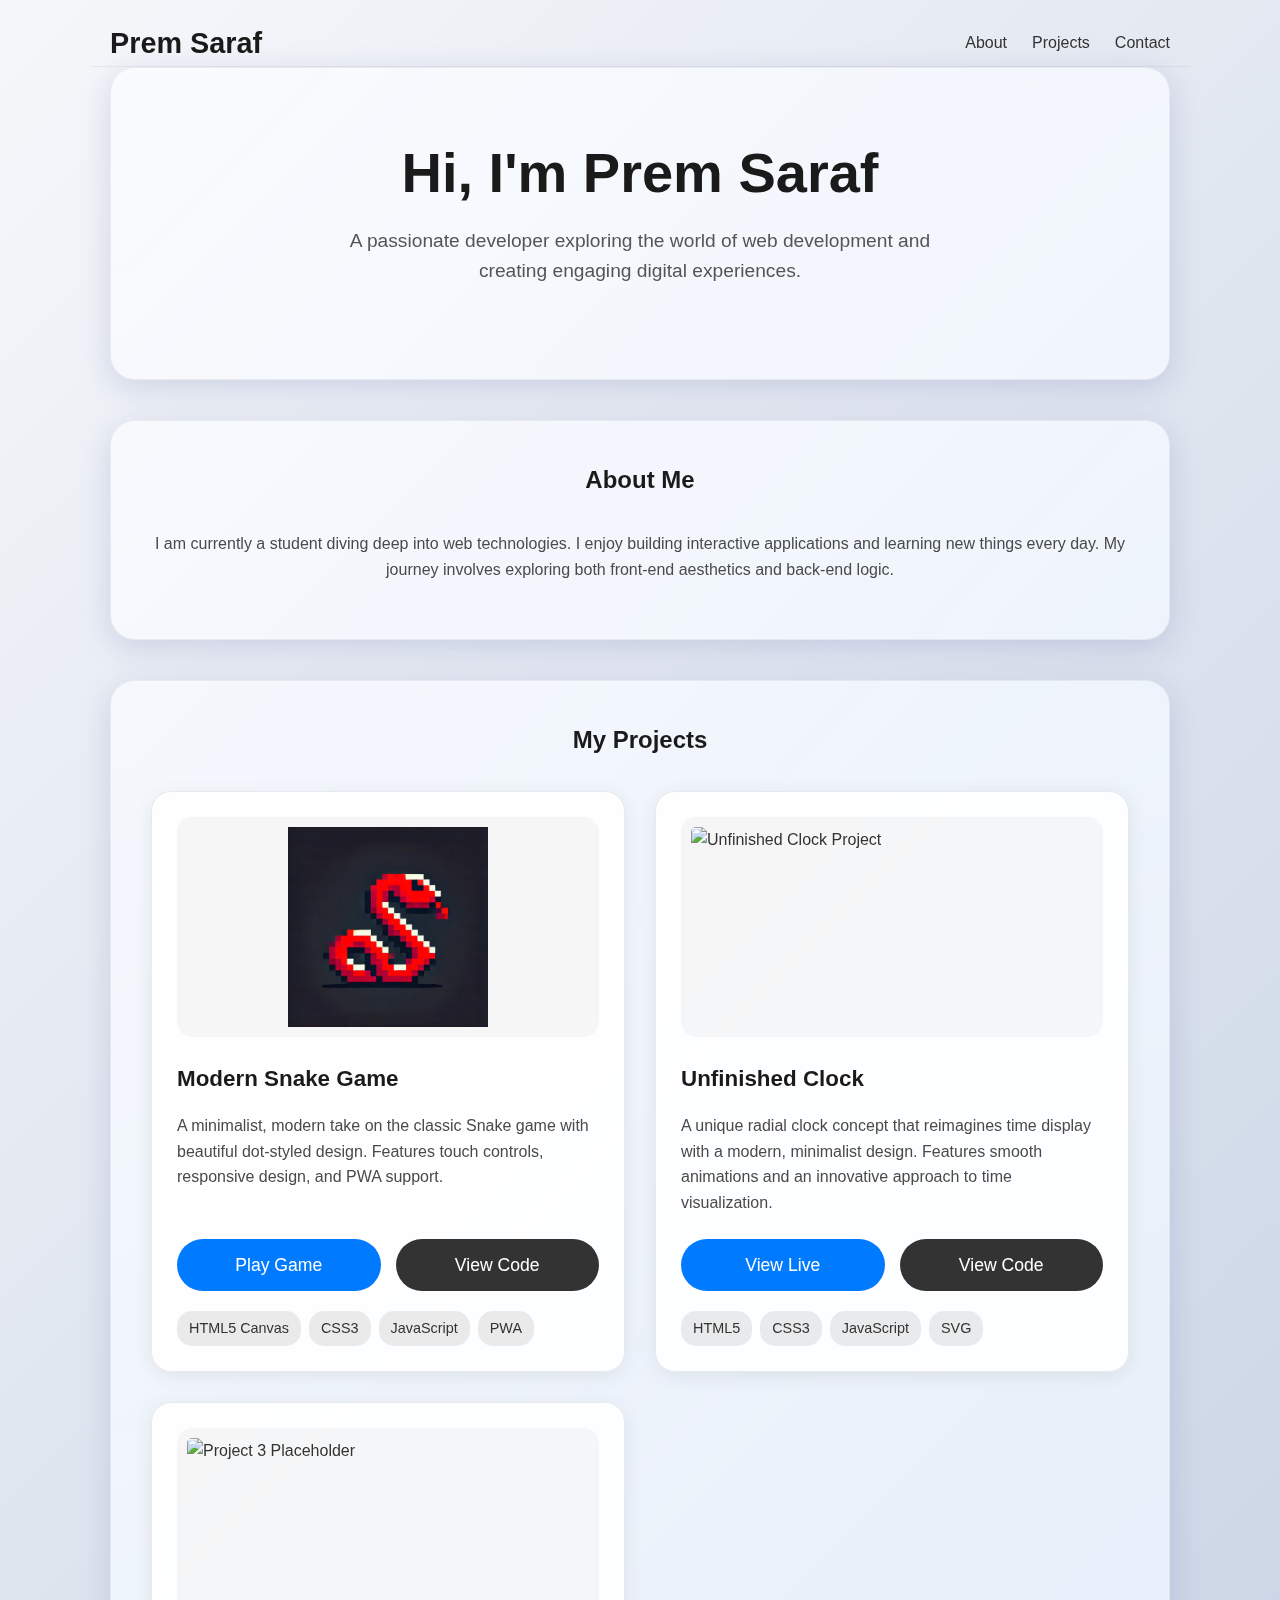
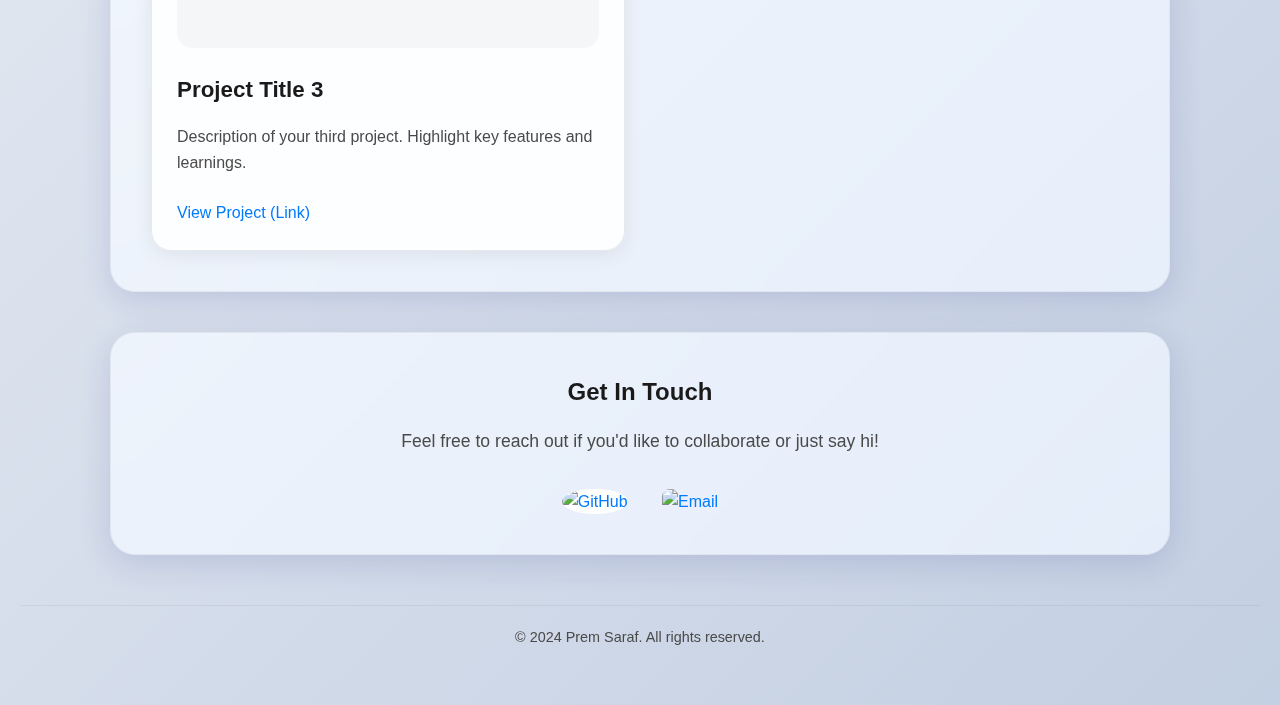
==== index.html @ aa8b44a5 "Fixed project image aspect ratio and display" ====
<!DOCTYPE html>
<html lang="en">
<head>
    <meta charset="UTF-8">
    <meta name="viewport" content="width=device-width, initial-scale=1.0">
    <title>Prem Saraf - Portfolio</title>
    <style>
        /* Reset and Base Styles */
        * {
            margin: 0;
            padding: 0;
            box-sizing: border-box;
        }

        html {
            scroll-behavior: smooth;
        }

        body {
            font-family: -apple-system, BlinkMacSystemFont, "Segoe UI", Roboto, Helvetica, Arial, sans-serif, "Apple Color Emoji", "Segoe UI Emoji", "Segoe UI Symbol";
            background: linear-gradient(135deg, #f5f7fa 0%, #c3cfe2 100%);
            color: #333;
            line-height: 1.6;
            padding: 20px;
            overflow-x: hidden; /* Prevent horizontal scroll */
        }

        .container {
            max-width: 1100px;
            margin: 0 auto;
            padding: 0 20px;
        }

        h1, h2, h3 {
            margin-bottom: 1rem;
            color: #1a1a1a;
            font-weight: 600;
        }

        p {
            margin-bottom: 1rem;
            color: #4a4a4a;
        }

        a {
            color: #007aff; /* Apple blue */
            text-decoration: none;
            transition: color 0.3s ease;
        }

        a:hover {
            color: #0056b3;
        }

        img {
            max-width: 100%;
            height: auto;
            border-radius: 15px; /* Rounded images */
        }

        /* Glassmorphism Section Style */
        .glass-section {
            background: rgba(255, 255, 255, 0.6); /* Semi-transparent white */
            backdrop-filter: blur(15px) saturate(180%);
            -webkit-backdrop-filter: blur(15px) saturate(180%); /* Safari support */
            border-radius: 25px; /* Increased rounding */
            border: 1px solid rgba(209, 213, 219, 0.4); /* Subtle border */
            padding: clamp(20px, 5vw, 40px); /* Responsive padding */
            margin-bottom: 40px;
            box-shadow: 0 8px 32px 0 rgba(31, 38, 135, 0.15); /* Soft shadow */
            transition: transform 0.3s ease, box-shadow 0.3s ease;
        }

        .glass-section:hover {
             /* Optional: subtle lift effect */
             /* transform: translateY(-5px); */
             /* box-shadow: 0 12px 40px 0 rgba(31, 38, 135, 0.2); */
        }

        /* Header/Nav */
        header {
            /* Keeping header simple, maybe add glass effect later if desired */
            padding: 20px 0;
            margin-bottom: 40px;
            border-bottom: 1px solid rgba(0, 0, 0, 0.05);
        }

        nav {
            display: flex;
            justify-content: space-between;
            align-items: center;
        }

        .logo {
            font-size: 1.8rem;
            font-weight: 700;
            color: #1a1a1a;
        }

        nav ul {
            list-style: none;
            display: flex;
        }

        nav ul li {
            margin-left: 25px;
        }

        nav ul li a {
            font-weight: 500;
            transition: color 0.3s ease;
             color: #333;
        }
         nav ul li a:hover {
            color: #007aff;
        }


        /* Hero Section */
        .hero {
            text-align: center;
            padding: 60px 20px; /* More padding */
        }

        .hero h1 {
            font-size: clamp(2.5rem, 6vw, 3.5rem); /* Responsive font size */
            margin-bottom: 0.5rem;
             font-weight: 700;
        }

        .hero p {
            font-size: clamp(1rem, 3vw, 1.2rem);
            color: #555;
            max-width: 600px;
            margin: 0 auto 2rem auto;
        }

        /* About Section */
        .about {
             text-align: center;
        }

         .about h2 {
             margin-bottom: 2rem;
         }

        /* Projects Section */
        .projects h2 {
            text-align: center;
            margin-bottom: 2rem;
        }

        .project-grid {
            display: grid;
            grid-template-columns: repeat(auto-fit, minmax(340px, 1fr));
            gap: 30px;
        }

        .project-card {
            background: rgba(255, 255, 255, 0.7);
            backdrop-filter: blur(10px) saturate(150%);
            -webkit-backdrop-filter: blur(10px) saturate(150%);
            border-radius: 20px;
            border: 1px solid rgba(209, 213, 219, 0.5);
            padding: 25px;
            box-shadow: 0 4px 20px rgba(0, 0, 0, 0.08);
            transition: transform 0.3s ease, box-shadow 0.3s ease;
            display: flex;
            flex-direction: column;
        }

        .project-card:hover {
            transform: translateY(-8px);
            box-shadow: 0 10px 30px rgba(0, 0, 0, 0.12);
        }

        .project-card img {
            width: 100%;
            height: 220px;
            object-fit: contain;
            border-radius: 15px;
            margin-bottom: 1.5rem;
            transition: transform 0.3s ease;
            background-color: rgba(0, 0, 0, 0.03);
            padding: 10px;
        }

        .project-card:hover img {
            transform: scale(1.02);
        }

        .project-card h3 {
            margin-bottom: 1rem;
            font-size: 1.4rem;
            color: #1a1a1a;
        }

        .project-card p {
            font-size: 1rem;
            margin-bottom: 1.5rem;
            color: #4a4a4a;
            flex-grow: 1;
        }

        .project-links {
            display: flex;
            gap: 15px;
            margin-bottom: 20px;
            width: 100%;
        }

        .project-links .btn {
            flex: 1;
            text-align: center;
            white-space: nowrap;
            min-width: 140px;
            padding: 12px 25px;
            font-size: 1.1rem;
            display: flex;
            align-items: center;
            justify-content: center;
            border-radius: 30px;
            margin: 0;
            background-color: #007aff;
            color: white;
            transition: all 0.3s ease;
        }

        .project-links .btn:hover {
            transform: translateY(-2px);
            box-shadow: 0 5px 15px rgba(0, 0, 0, 0.1);
        }

        .project-links .btn:last-child {
            background-color: #333;
        }

        .tech-stack {
            display: flex;
            flex-wrap: wrap;
            gap: 8px;
        }

        .tech-stack span {
            background: rgba(0, 0, 0, 0.08);
            padding: 6px 12px;
            border-radius: 15px;
            font-size: 0.9rem;
            color: #333;
            font-weight: 500;
        }

        @media (max-width: 768px) {
            .project-grid {
                grid-template-columns: 1fr;
                gap: 25px;
            }

            .project-card {
                padding: 20px;
            }

            .project-card img {
                height: 200px;
                margin-bottom: 1.2rem;
                padding: 8px;
            }

            .project-links .btn {
                min-width: 120px;
                padding: 10px 20px;
                font-size: 1rem;
                border-radius: 25px;
            }
            
            .project-links {
                gap: 10px;
                margin-bottom: 15px;
            }

            .tech-stack span {
                padding: 5px 10px;
                font-size: 0.85rem;
            }
        }

        @media (min-width: 769px) and (max-width: 1100px) {
            .project-grid {
                grid-template-columns: repeat(auto-fit, minmax(300px, 1fr));
            }
        }

        /* Contact Section */
        .contact {
            text-align: center;
        }

        .contact h2 {
            margin-bottom: 1rem;
        }
        
        .contact p {
            margin-bottom: 2rem;
            font-size: 1.1rem;
        }

        .social-links a {
            margin: 0 15px;
            display: inline-block;
            transition: transform 0.3s ease;
        }

        .social-links a:hover {
            transform: scale(1.15);
        }

        .social-links img {
            width: 32px;
            height: 32px;
            vertical-align: middle;
            border-radius: 8px;
        }

        /* Footer */
        footer {
            text-align: center;
            margin-top: 50px;
            padding: 20px 0;
            border-top: 1px solid rgba(0, 0, 0, 0.05);
            font-size: 0.9rem;
            color: #666;
        }

        /* Responsive Adjustments */
        @media (max-width: 768px) {
            nav {
                flex-direction: column;
                align-items: flex-start;
            }
            
            nav ul {
                margin-top: 15px;
                padding-left: 0;
            }
            
            nav ul li {
                margin-left: 0;
                margin-right: 15px;
            }
            
            .hero {
                padding: 40px 15px;
            }
            
            .glass-section {
                padding: 25px;
                border-radius: 20px;
            }
            
            .project-card {
                padding: 20px;
                border-radius: 15px;
            }
        }

    </style>
</head>
<body>
    <header class="container">
        <nav>
            <div class="logo">Prem Saraf</div>
            <ul>
                <li><a href="#about">About</a></li>
                <li><a href="#projects">Projects</a></li>
                <li><a href="#contact">Contact</a></li>
            </ul>
        </nav>
    </header>

    <main class="container">
        <!-- Hero Section -->
        <section id="hero" class="hero glass-section">
            <h1>Hi, I'm Prem Saraf</h1>
            <p>A passionate developer exploring the world of web development and creating engaging digital experiences.</p>
            <!-- <a href="#projects" class="btn project-card-btn">View My Work</a> --> <!-- Button Removed -->
        </section>

        <!-- About Section -->
        <section id="about" class="about glass-section">
            <h2>About Me</h2>
            <p>I am currently a student diving deep into web technologies. I enjoy building interactive applications and learning new things every day. My journey involves exploring both front-end aesthetics and back-end logic.</p>
            <!-- Add more about yourself here if you like -->
        </section>

        <!-- Projects Section -->
        <section id="projects" class="projects glass-section">
            <h2>My Projects</h2>
            <div class="project-grid">
                <div class="project-card">
                    <img src="snake-pixel-art.png" alt="Modern Snake Game">
                    <h3>Modern Snake Game</h3>
                    <p>A minimalist, modern take on the classic Snake game with beautiful dot-styled design. Features touch controls, responsive design, and PWA support.</p>
                    <div class="project-links">
                        <a href="https://developerx-debug.github.io/snake-game" target="_blank" class="btn">Play Game</a>
                        <a href="https://github.com/DeveloperX-debug/snake-game" target="_blank" class="btn">View Code</a>
                    </div>
                    <div class="tech-stack">
                        <span>HTML5 Canvas</span>
                        <span>CSS3</span>
                        <span>JavaScript</span>
                        <span>PWA</span>
                    </div>
                </div>
                <div class="project-card">
                    <img src="unfinished-clock.png" alt="Unfinished Clock Project">
                    <h3>Unfinished Clock</h3>
                    <p>A unique radial clock concept that reimagines time display with a modern, minimalist design. Features smooth animations and an innovative approach to time visualization.</p>
                    <div class="project-links">
                        <a href="https://developerx-debug.github.io/Unfinished-Clock/" target="_blank" class="btn">View Live</a>
                        <a href="https://github.com/DeveloperX-debug/Unfinished-Clock" target="_blank" class="btn">View Code</a>
                    </div>
                    <div class="tech-stack">
                        <span>HTML5</span>
                        <span>CSS3</span>
                        <span>JavaScript</span>
                        <span>SVG</span>
                    </div>
                </div>
                <div class="project-card">
                     <img src="placeholder-project.png" alt="Project 3 Placeholder"> <!-- Placeholder -->
                    <h3>Project Title 3</h3>
                    <p>Description of your third project. Highlight key features and learnings.</p>
                    <a href="#" class="btn">View Project (Link)</a> <!-- Update link -->
                </div>
                </div>
        </section>

        <!-- Contact Section -->
        <section id="contact" class="contact glass-section">
            <h2>Get In Touch</h2>
            <p>Feel free to reach out if you'd like to collaborate or just say hi!</p>
            <div class="social-links">
                <a href="https://github.com/DeveloperX-debug" target="_blank" rel="noopener noreferrer">
                    <img src="https://github.githubassets.com/images/modules/logos_page/GitHub-Mark.png" alt="GitHub" style="background-color: white; border-radius: 50%;"> <!-- Added white bg for visibility -->
                </a>
                <!-- LinkedIn Link Removed -->
                <!-- <a href="https://linkedin.com/in/your-linkedin-profile" target="_blank" rel="noopener noreferrer"> --> <!-- Update Link -->
                <!--    <img src="https://content.linkedin.com/content/dam/me/business/en-us/amp/brand-site/v2/bg/LI-In-Bug.png" alt="LinkedIn"> -->
                <!-- </a> -->
                <a href="mailto:your-email@example.com"> <!-- Update Email -->
                     <img src="https://upload.wikimedia.org/wikipedia/commons/thumb/7/7e/Gmail_icon_%282020%29.svg/1200px-Gmail_icon_%282020%29.svg.png" alt="Email">
                 </a>
                </div>
        </section>
    </main>

    <footer>
        <p>&copy; 2024 Prem Saraf. All rights reserved.</p>
    </footer>
</body>
</html>
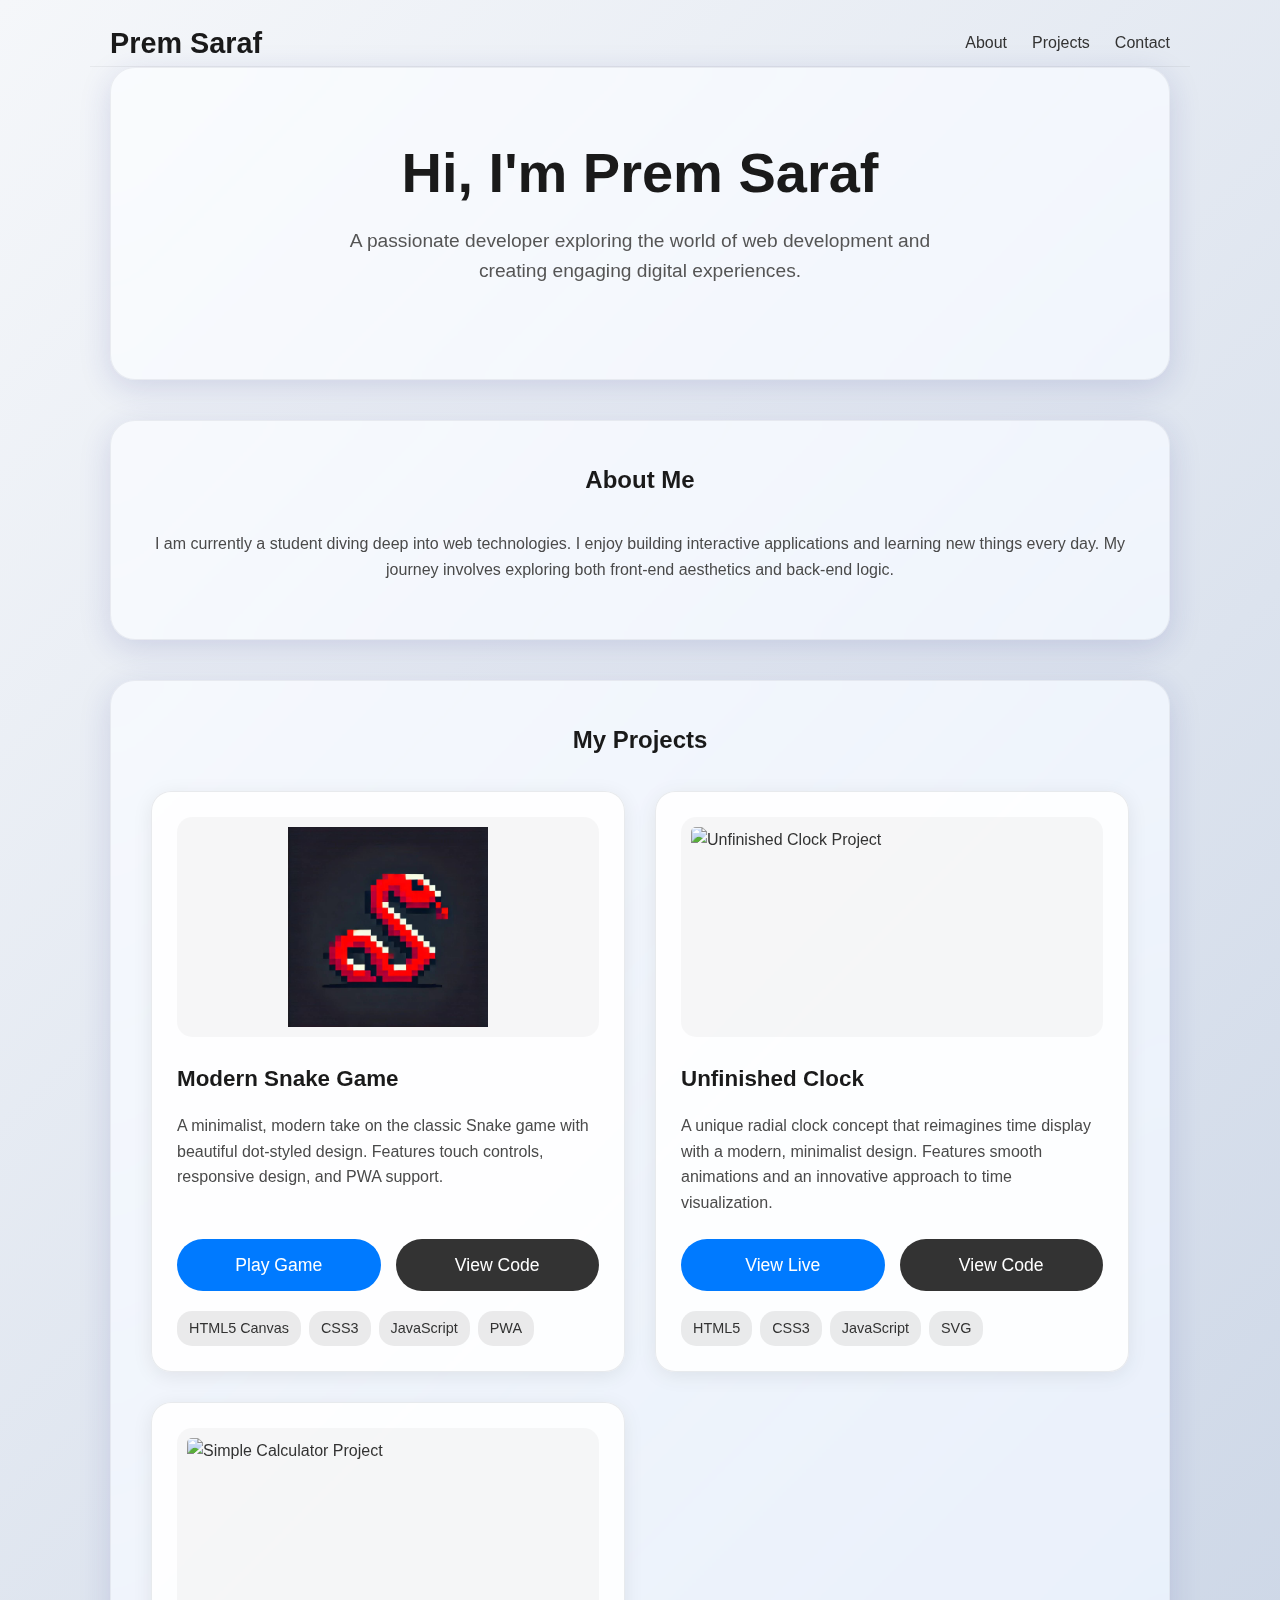
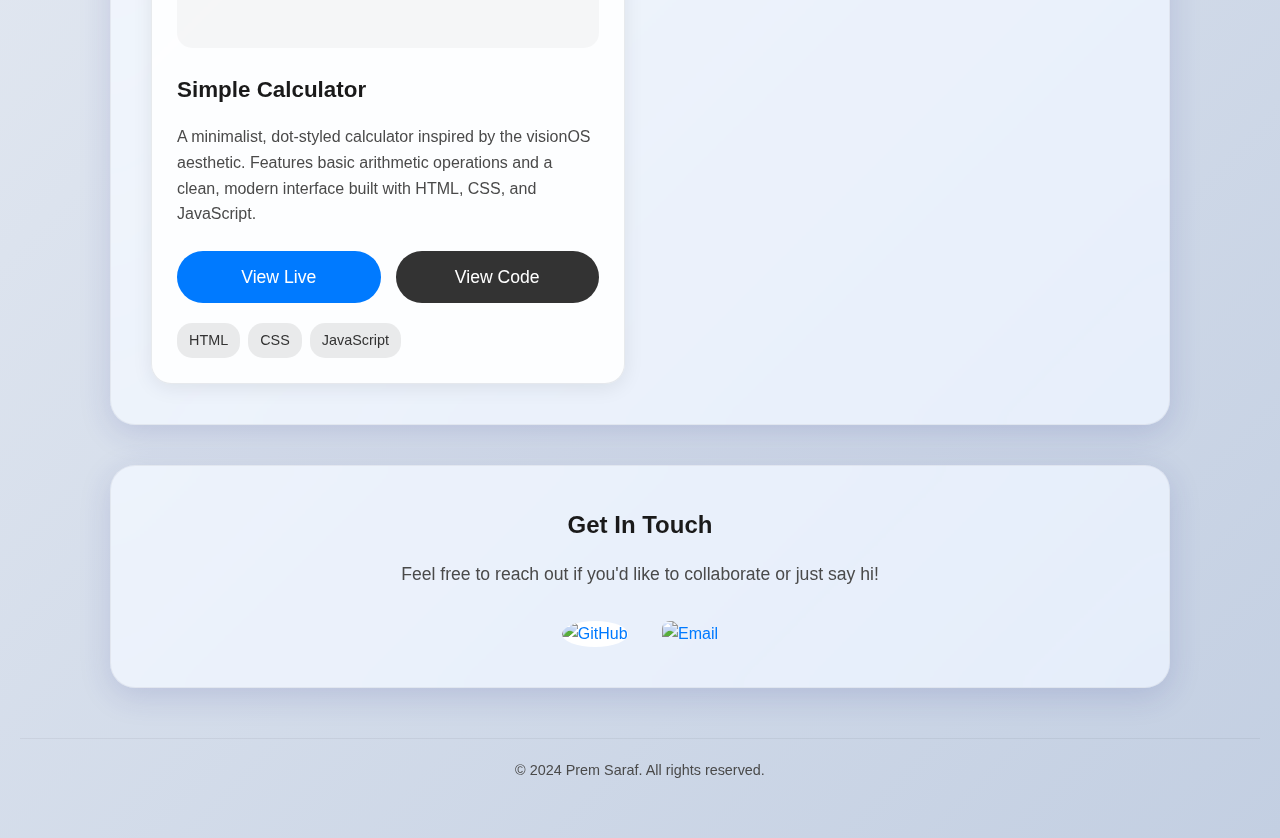
==== commit 72a142ad: "feat: Add simple calculator project to portfolio" ====
--- a/index.html
+++ b/index.html
@@ -427,12 +427,20 @@
                     </div>
                 </div>
                 <div class="project-card">
-                     <img src="placeholder-project.png" alt="Project 3 Placeholder"> <!-- Placeholder -->
-                    <h3>Project Title 3</h3>
-                    <p>Description of your third project. Highlight key features and learnings.</p>
-                    <a href="#" class="btn">View Project (Link)</a> <!-- Update link -->
+                     <img src="calculator-icon.png" alt="Simple Calculator Project">
+                    <h3>Simple Calculator</h3>
+                    <p>A minimalist, dot-styled calculator inspired by the visionOS aesthetic. Features basic arithmetic operations and a clean, modern interface built with HTML, CSS, and JavaScript.</p>
+                     <div class="project-links">
+                        <a href="https://developerx-debug.github.io/simple-calculator/" target="_blank" class="btn">View Live</a>
+                        <a href="https://github.com/DeveloperX-debug/simple-calculator" target="_blank" class="btn">View Code</a>
+                    </div>
+                     <div class="tech-stack">
+                        <span>HTML</span>
+                        <span>CSS</span>
+                        <span>JavaScript</span>
+                    </div>
                 </div>
-                </div>
+            </div>
         </section>
 
         <!-- Contact Section -->
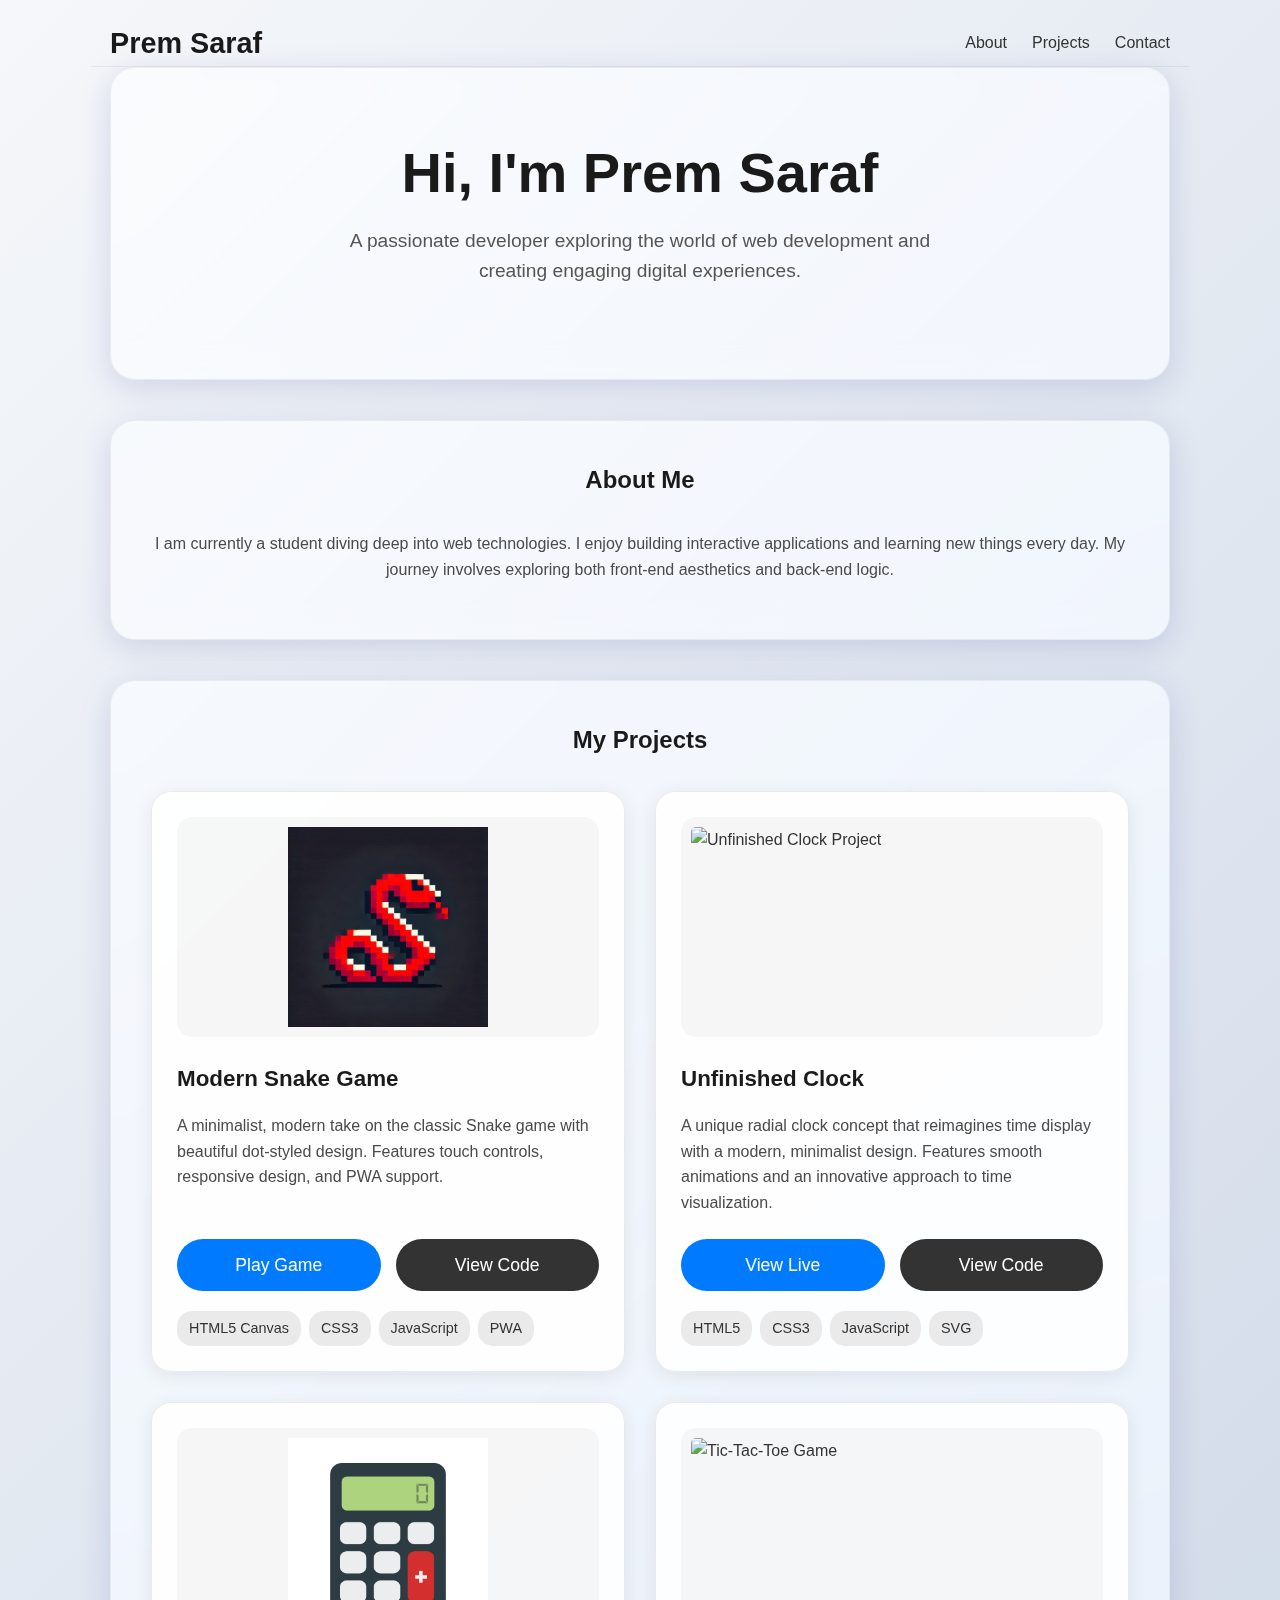
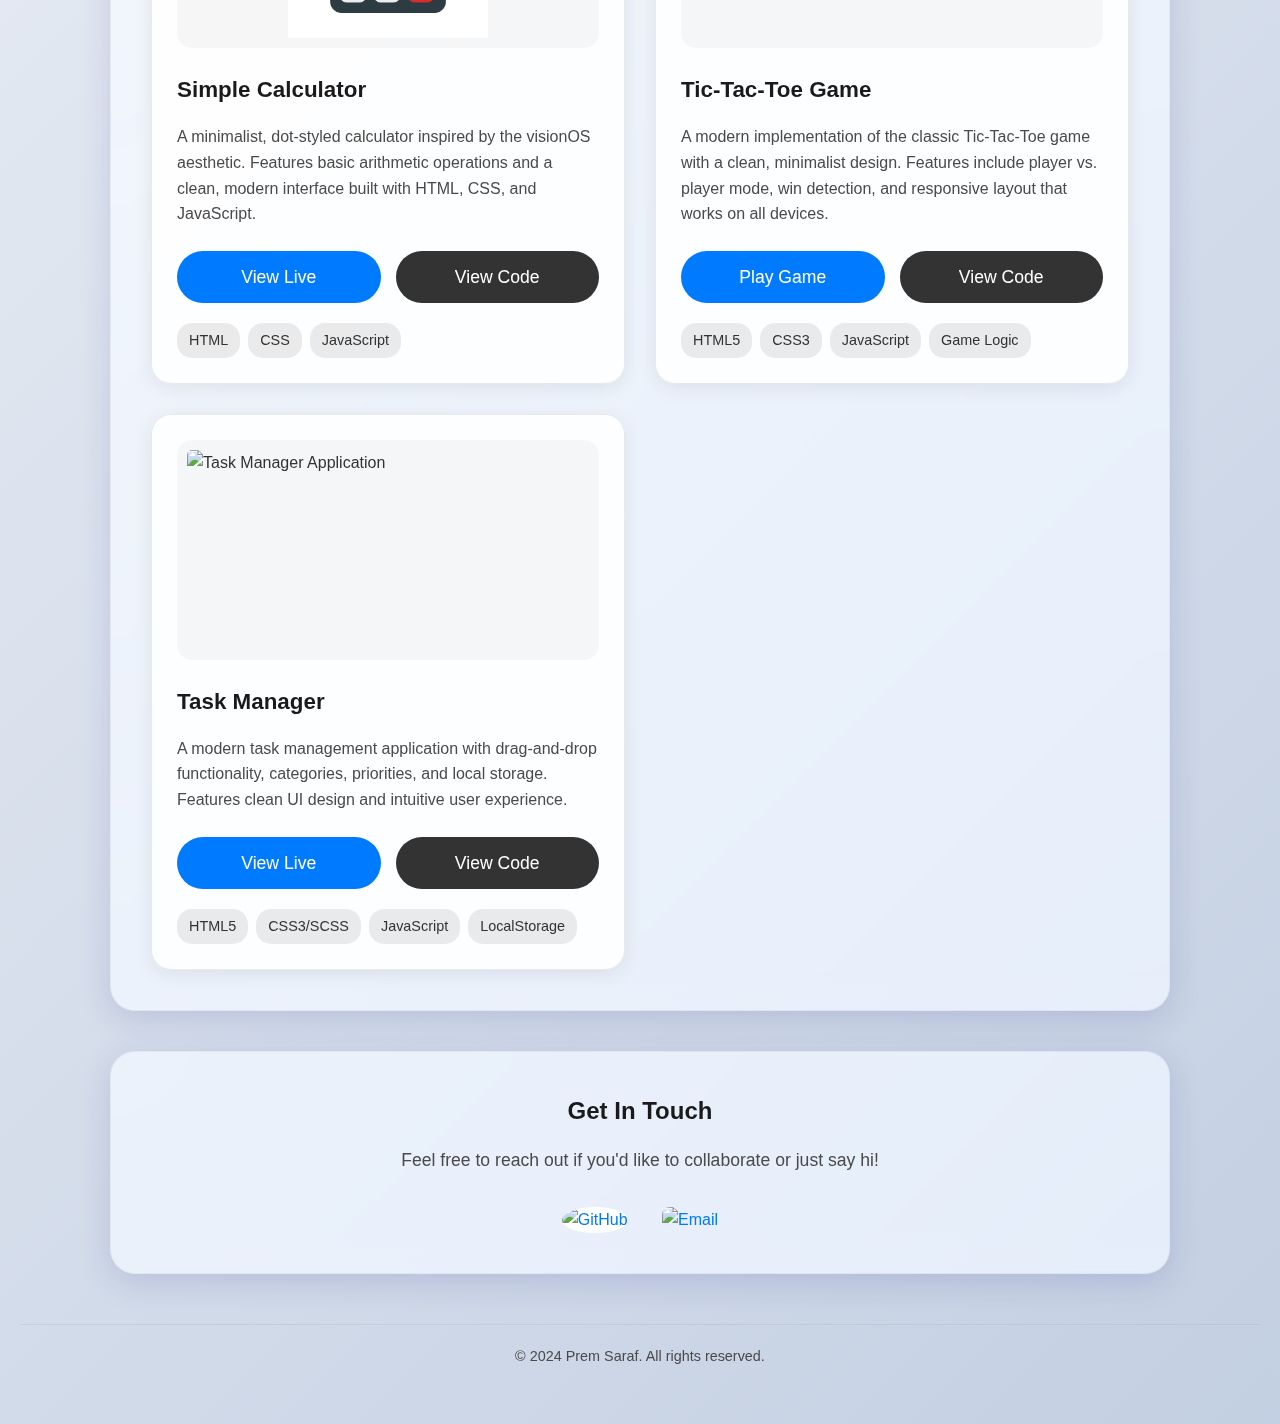
==== commit 2b05d6f5: "Added Tic-Tac-Toe game card to portfolio" ====
--- a/index.html
+++ b/index.html
@@ -438,6 +438,36 @@
                         <span>HTML</span>
                         <span>CSS</span>
                         <span>JavaScript</span>
+                    </div>
+                </div>
+                <div class="project-card">
+                    <img src="tic-tac-toe.png" alt="Tic-Tac-Toe Game">
+                    <h3>Tic-Tac-Toe Game</h3>
+                    <p>A modern implementation of the classic Tic-Tac-Toe game with a clean, minimalist design. Features include player vs. player mode, win detection, and responsive layout that works on all devices.</p>
+                    <div class="project-links">
+                        <a href="https://developerx-debug.github.io/tic-tac-toe/" target="_blank" class="btn">Play Game</a>
+                        <a href="https://github.com/DeveloperX-debug/tic-tac-toe" target="_blank" class="btn">View Code</a>
+                    </div>
+                    <div class="tech-stack">
+                        <span>HTML5</span>
+                        <span>CSS3</span>
+                        <span>JavaScript</span>
+                        <span>Game Logic</span>
+                    </div>
+                </div>
+                <div class="project-card">
+                    <img src="task-manager.png" alt="Task Manager Application">
+                    <h3>Task Manager</h3>
+                    <p>A modern task management application with drag-and-drop functionality, categories, priorities, and local storage. Features clean UI design and intuitive user experience.</p>
+                    <div class="project-links">
+                        <a href="#" target="_blank" class="btn">View Live</a>
+                        <a href="#" target="_blank" class="btn">View Code</a>
+                    </div>
+                    <div class="tech-stack">
+                        <span>HTML5</span>
+                        <span>CSS3/SCSS</span>
+                        <span>JavaScript</span>
+                        <span>LocalStorage</span>
                     </div>
                 </div>
             </div>
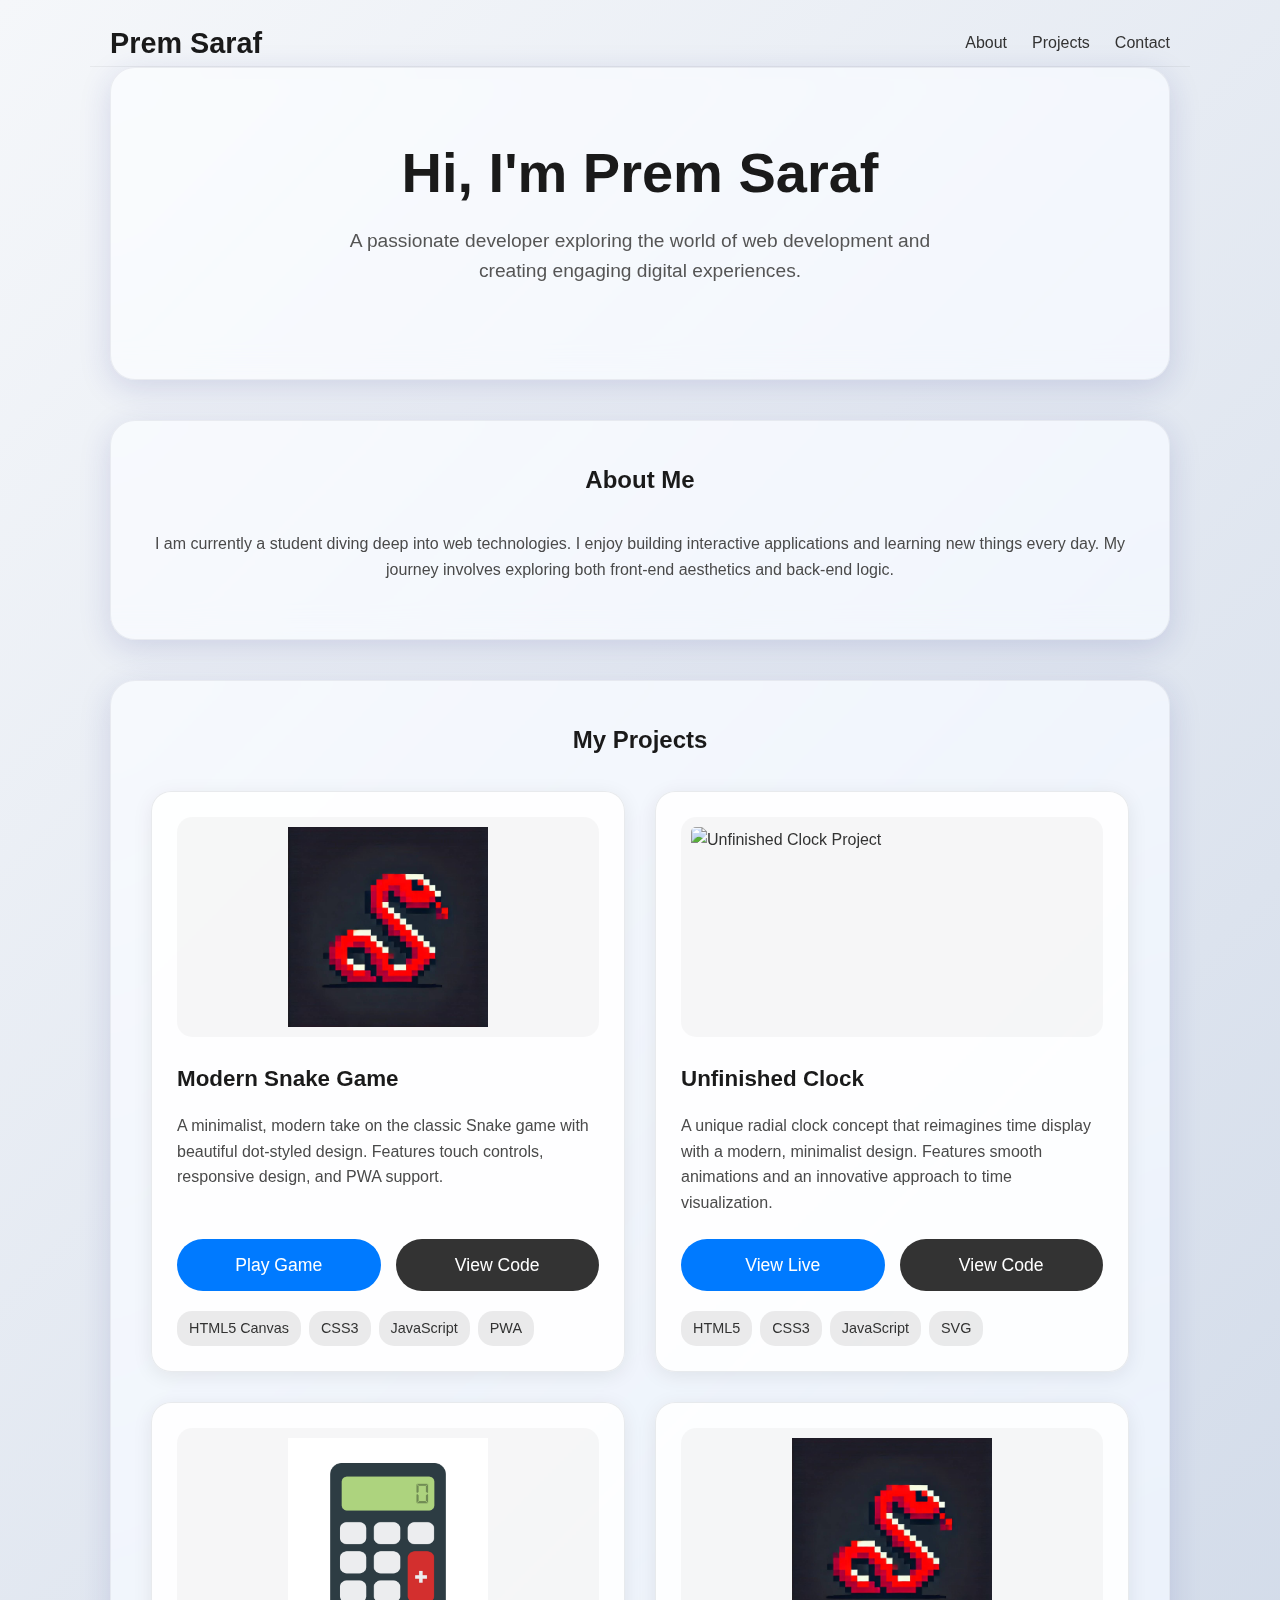
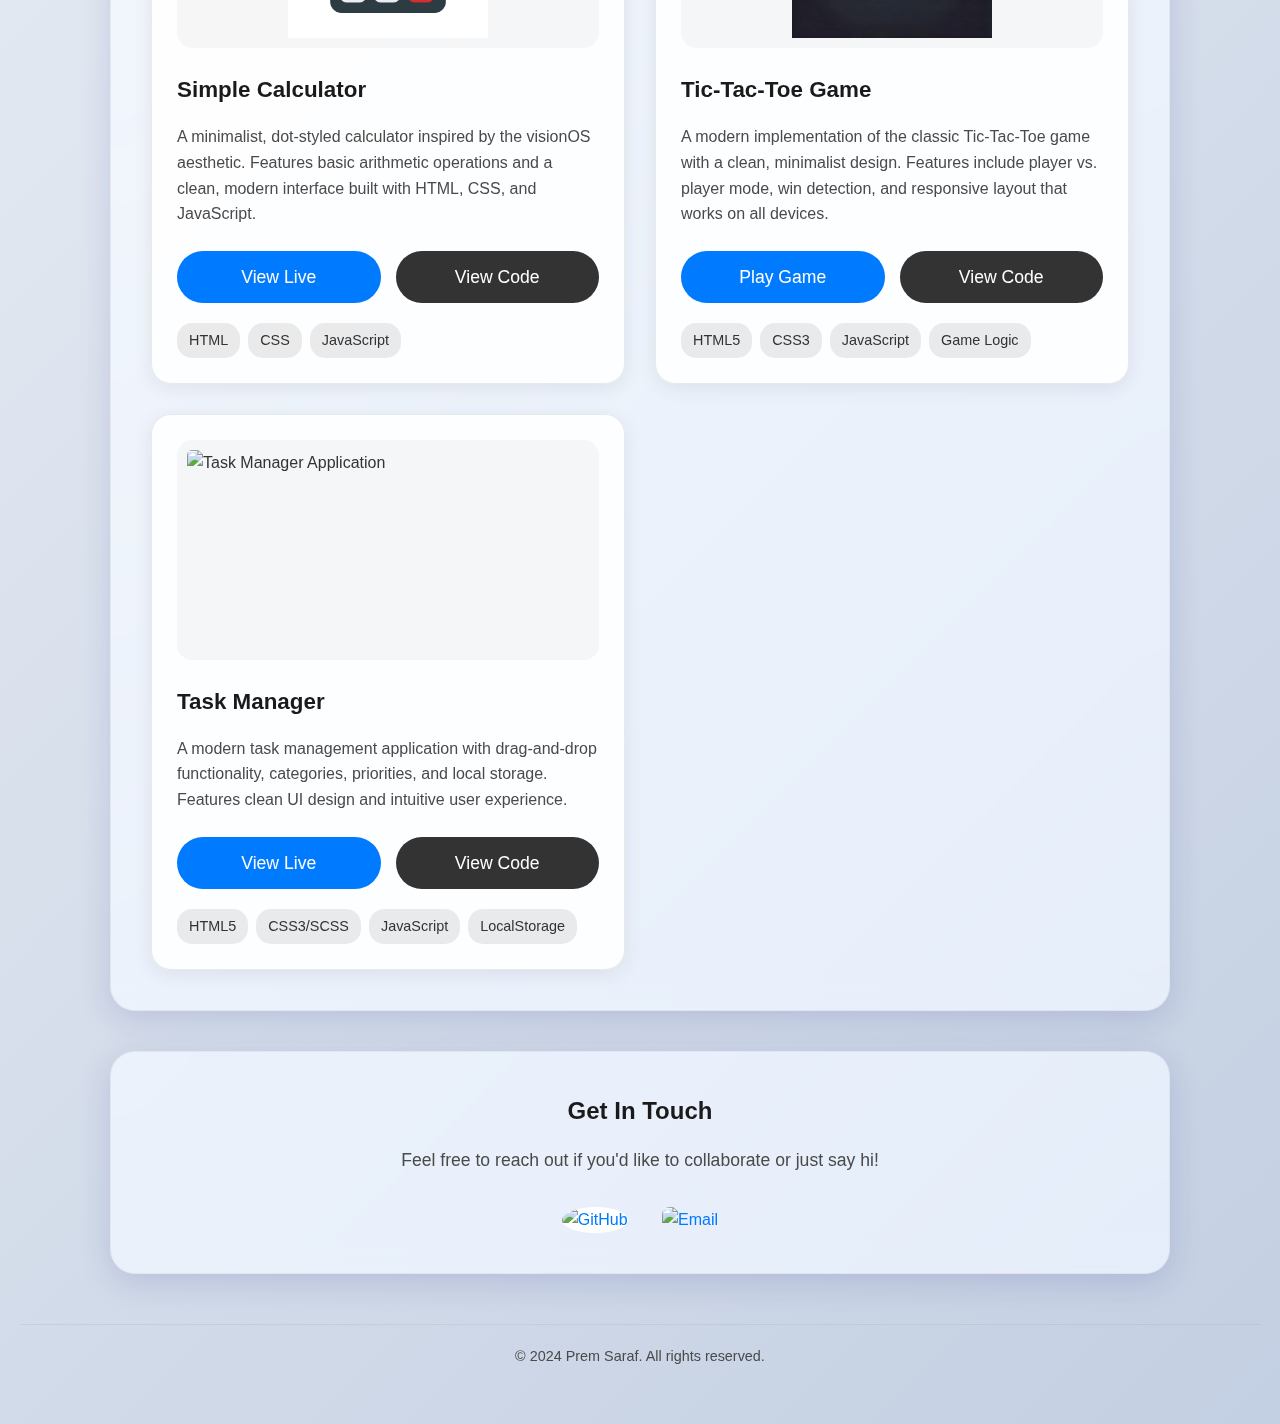
==== commit 5538fc10: "Added Tic-Tac-Toe game image and corrected links" ====
--- a/index.html
+++ b/index.html
@@ -445,7 +445,7 @@
                     <h3>Tic-Tac-Toe Game</h3>
                     <p>A modern implementation of the classic Tic-Tac-Toe game with a clean, minimalist design. Features include player vs. player mode, win detection, and responsive layout that works on all devices.</p>
                     <div class="project-links">
-                        <a href="https://developerx-debug.github.io/tic-tac-toe/" target="_blank" class="btn">Play Game</a>
+                        <a href="https://developerx-debug.github.io/tic-tac-toe" target="_blank" class="btn">Play Game</a>
                         <a href="https://github.com/DeveloperX-debug/tic-tac-toe" target="_blank" class="btn">View Code</a>
                     </div>
                     <div class="tech-stack">
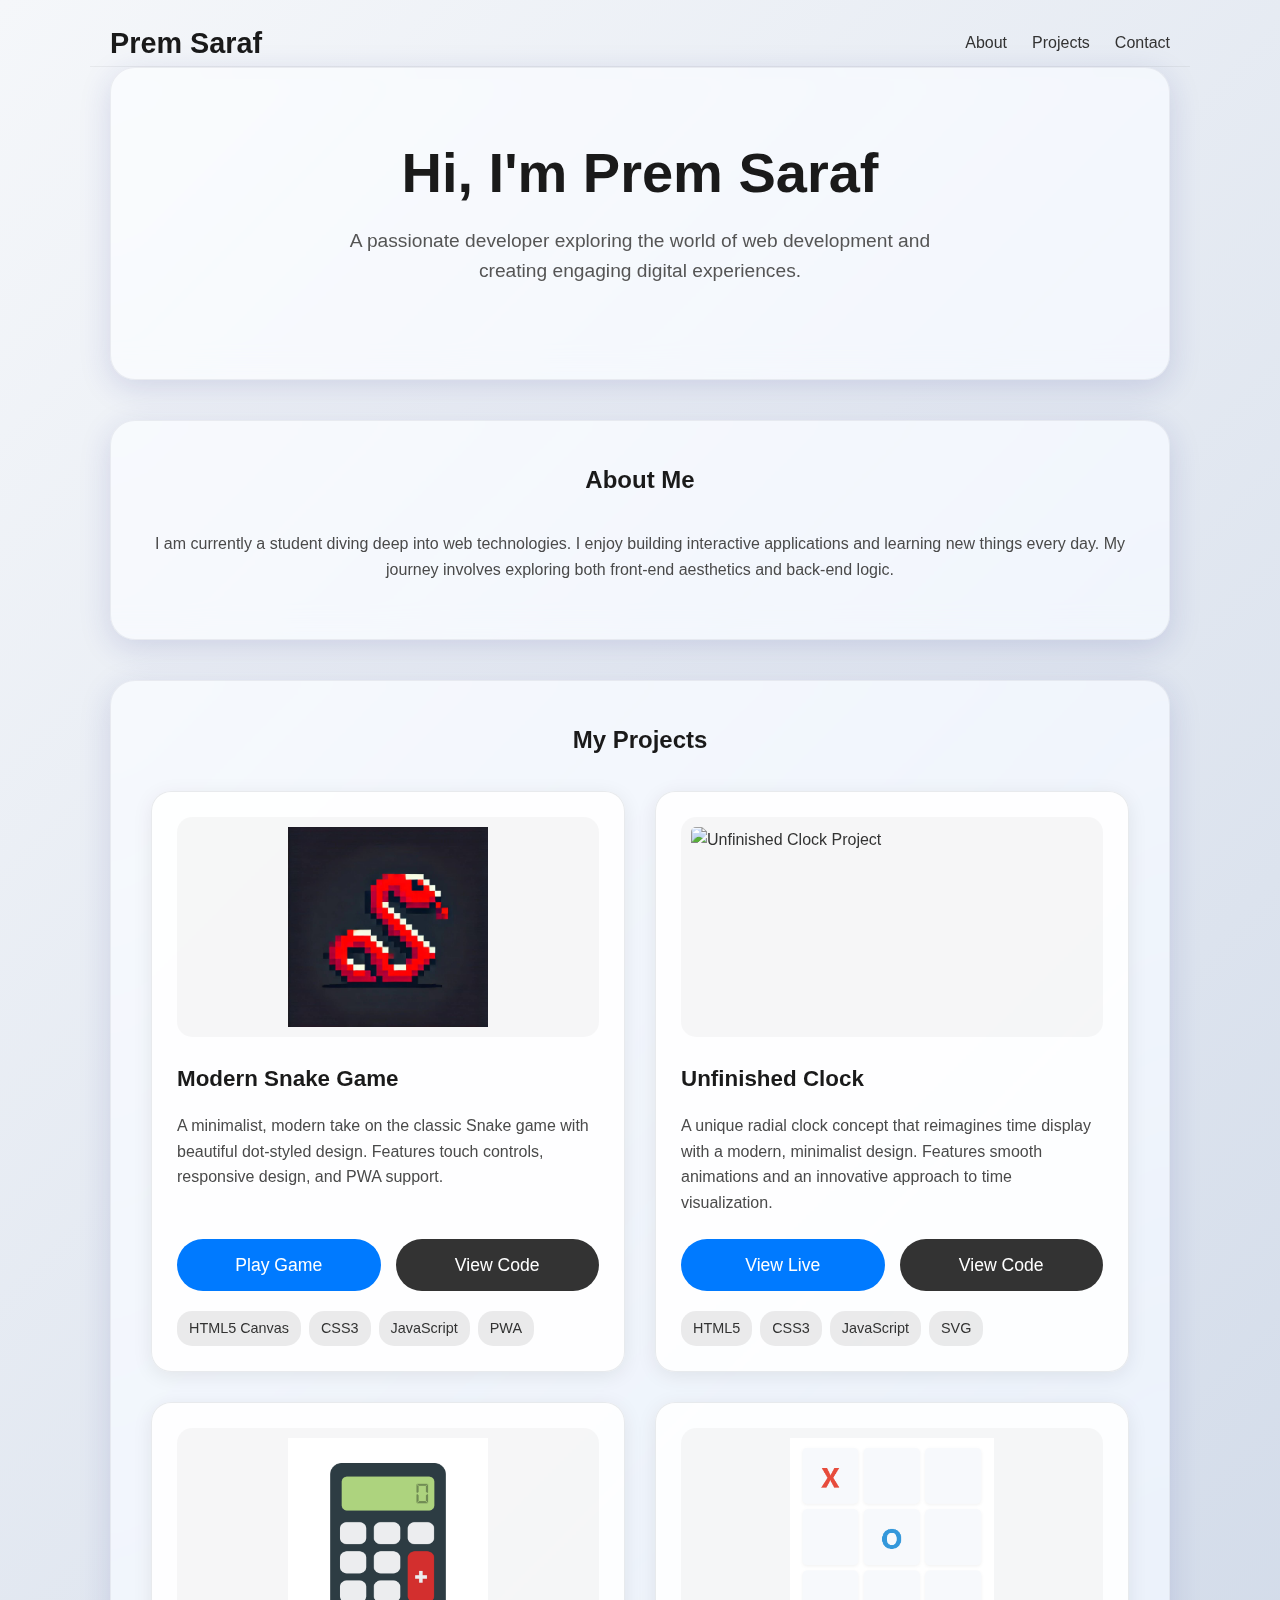
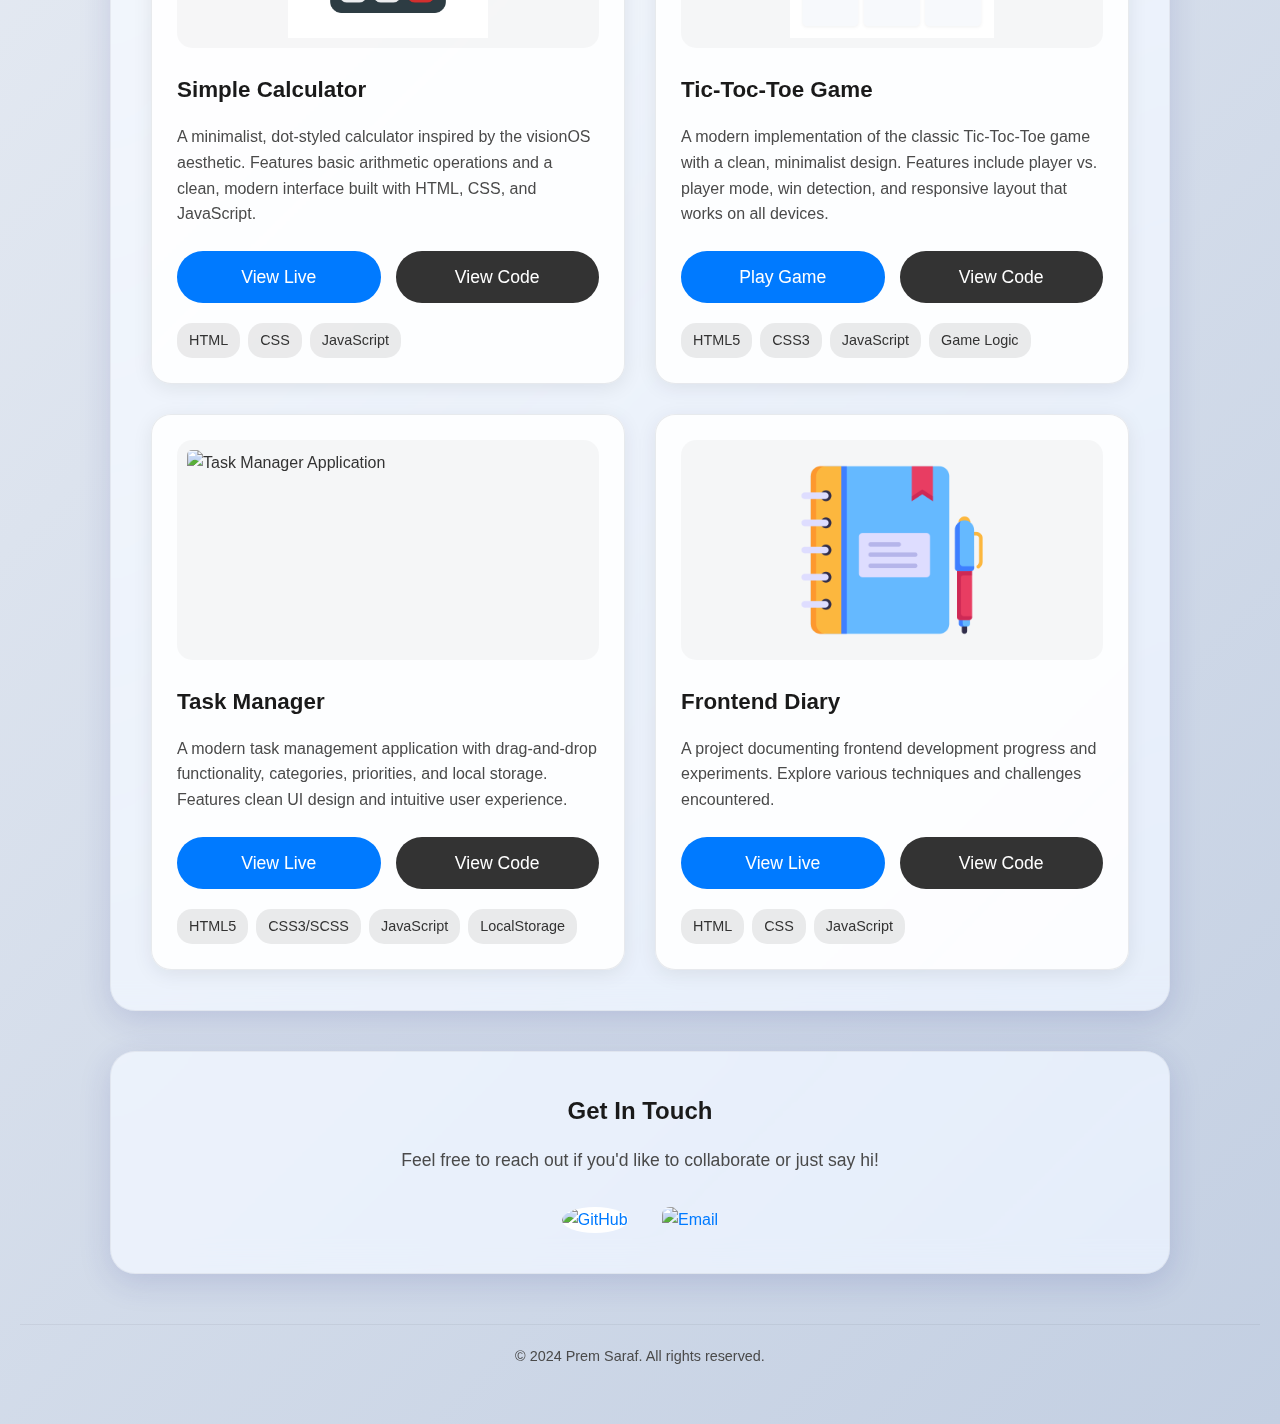
==== commit 01c9623f: "Added Frontend Diary project card with image and correct links" ====
--- a/index.html
+++ b/index.html
@@ -441,12 +441,12 @@
                     </div>
                 </div>
                 <div class="project-card">
-                    <img src="tic-tac-toe.png" alt="Tic-Tac-Toe Game">
-                    <h3>Tic-Tac-Toe Game</h3>
-                    <p>A modern implementation of the classic Tic-Tac-Toe game with a clean, minimalist design. Features include player vs. player mode, win detection, and responsive layout that works on all devices.</p>
+                    <img src="tic-toc-toe.png" alt="Tic-Toc-Toe Game">
+                    <h3>Tic-Toc-Toe Game</h3>
+                    <p>A modern implementation of the classic Tic-Toc-Toe game with a clean, minimalist design. Features include player vs. player mode, win detection, and responsive layout that works on all devices.</p>
                     <div class="project-links">
-                        <a href="https://developerx-debug.github.io/tic-tac-toe" target="_blank" class="btn">Play Game</a>
-                        <a href="https://github.com/DeveloperX-debug/tic-tac-toe" target="_blank" class="btn">View Code</a>
+                        <a href="https://developerx-debug.github.io/tic-toc-toe/" target="_blank" class="btn">Play Game</a>
+                        <a href="https://github.com/DeveloperX-debug/tic-toc-toe" target="_blank" class="btn">View Code</a>
                     </div>
                     <div class="tech-stack">
                         <span>HTML5</span>
@@ -468,6 +468,21 @@
                         <span>CSS3/SCSS</span>
                         <span>JavaScript</span>
                         <span>LocalStorage</span>
+                    </div>
+                </div>
+                <div class="project-card">
+                    <img src="frontend-diary.png" alt="Frontend Diary Project">
+                    <h3>Frontend Diary</h3>
+                    <p>A project documenting frontend development progress and experiments. Explore various techniques and challenges encountered.</p>
+                    <div class="project-links">
+                        <a href="https://developerx-debug.github.io/frontend-diary/" target="_blank" class="btn">View Live</a>
+                        <a href="https://github.com/DeveloperX-debug/frontend-diary" target="_blank" class="btn">View Code</a>
+                    </div>
+                    <div class="tech-stack">
+                        <span>HTML</span>
+                        <span>CSS</span>
+                        <span>JavaScript</span>
+                        <!-- Add more specific technologies if known -->
                     </div>
                 </div>
             </div>
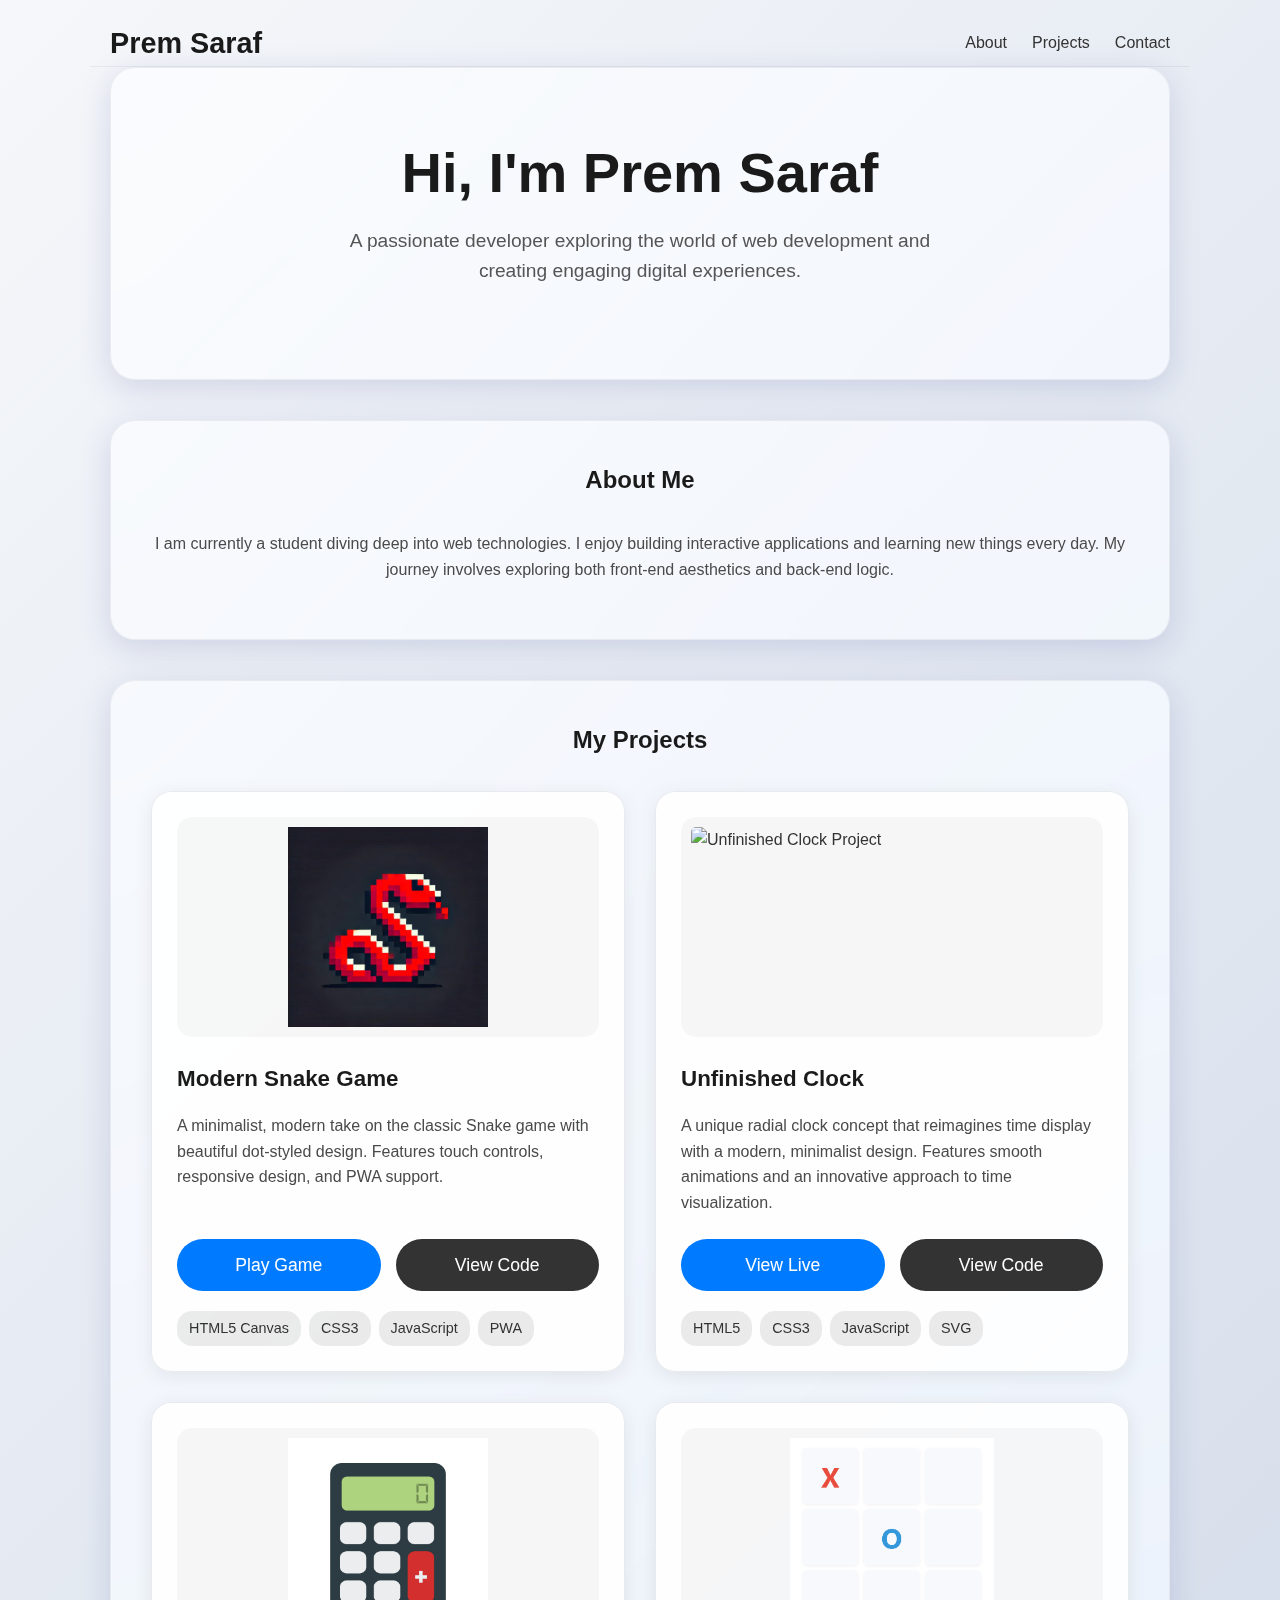
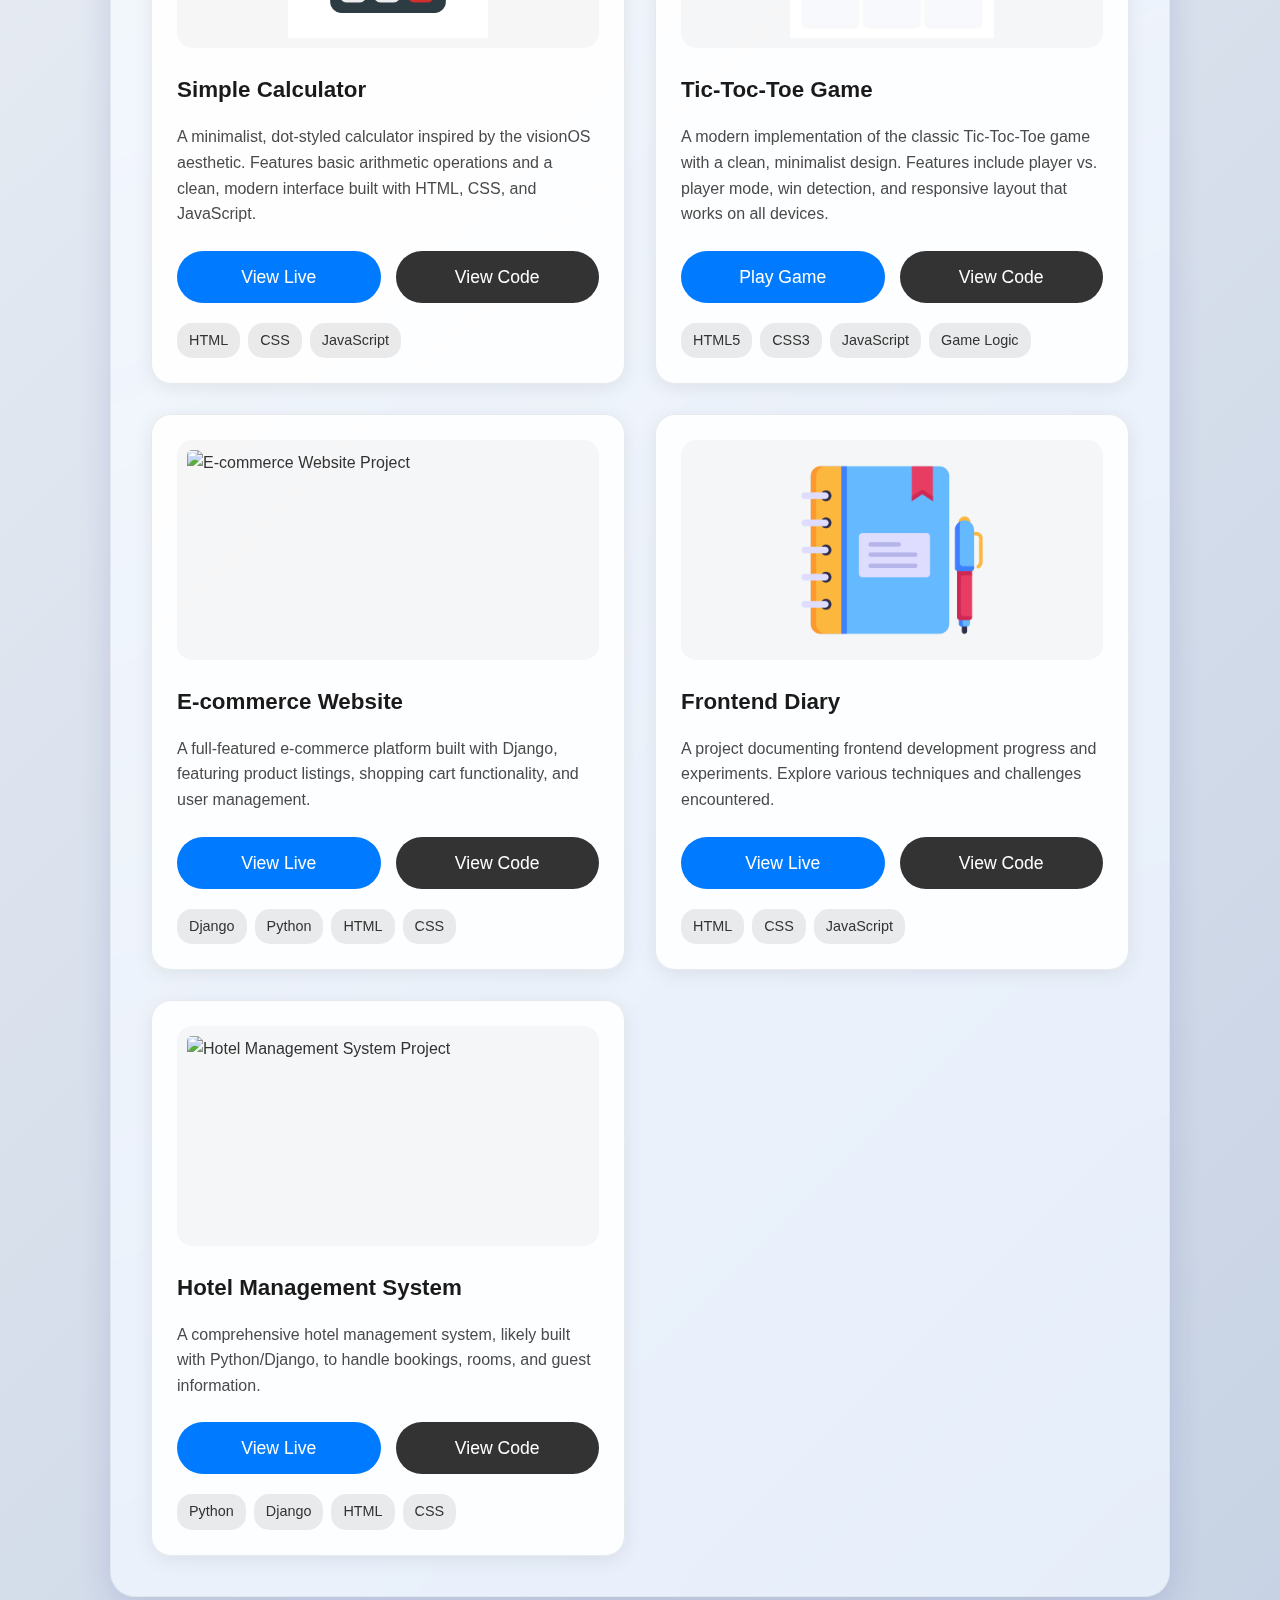
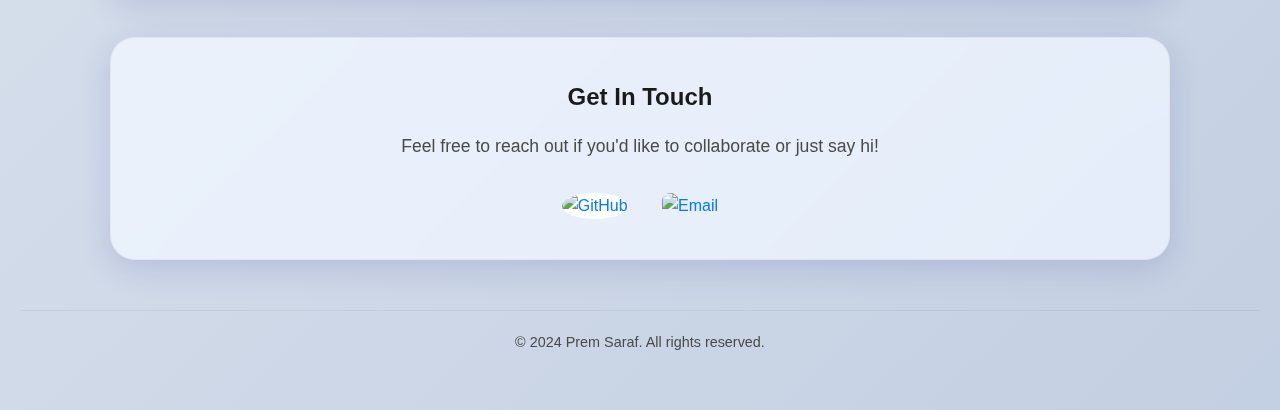
==== commit 3426409e: "Updated page title to 'Portfolio'" ====
--- a/index.html
+++ b/index.html
@@ -3,7 +3,7 @@
 <head>
     <meta charset="UTF-8">
     <meta name="viewport" content="width=device-width, initial-scale=1.0">
-    <title>Prem Saraf - Portfolio</title>
+    <title>Portfolio</title>
     <style>
         /* Reset and Base Styles */
         * {
@@ -456,18 +456,18 @@
                     </div>
                 </div>
                 <div class="project-card">
-                    <img src="task-manager.png" alt="Task Manager Application">
-                    <h3>Task Manager</h3>
-                    <p>A modern task management application with drag-and-drop functionality, categories, priorities, and local storage. Features clean UI design and intuitive user experience.</p>
+                    <img src="e-commerce.png" alt="E-commerce Website Project">
+                    <h3>E-commerce Website</h3>
+                    <p>A full-featured e-commerce platform built with Django, featuring product listings, shopping cart functionality, and user management.</p>
                     <div class="project-links">
-                        <a href="#" target="_blank" class="btn">View Live</a>
-                        <a href="#" target="_blank" class="btn">View Code</a>
+                        <a href="https://e-commerce-website-lxke.onrender.com" target="_blank" class="btn">View Live</a>
+                        <a href="https://github.com/DeveloperX-debug/e-commerce-website" target="_blank" class="btn">View Code</a>
                     </div>
                     <div class="tech-stack">
-                        <span>HTML5</span>
-                        <span>CSS3/SCSS</span>
-                        <span>JavaScript</span>
-                        <span>LocalStorage</span>
+                        <span>Django</span>
+                        <span>Python</span>
+                        <span>HTML</span>
+                        <span>CSS</span>
                     </div>
                 </div>
                 <div class="project-card">
@@ -483,6 +483,21 @@
                         <span>CSS</span>
                         <span>JavaScript</span>
                         <!-- Add more specific technologies if known -->
+                    </div>
+                </div>
+                <div class="project-card">
+                    <img src="hotel-management.png" alt="Hotel Management System Project">
+                    <h3>Hotel Management System</h3>
+                    <p>A comprehensive hotel management system, likely built with Python/Django, to handle bookings, rooms, and guest information.</p>
+                    <div class="project-links">
+                        <a href="#" target="_blank" class="btn">View Live</a> <!-- Placeholder - Update if you have a live link -->
+                        <a href="https://github.com/DeveloperX-debug/hotel-management" target="_blank" class="btn">View Code</a>
+                    </div>
+                    <div class="tech-stack">
+                        <span>Python</span>
+                        <span>Django</span> <!-- Assuming based on other projects -->
+                        <span>HTML</span>
+                        <span>CSS</span>
                     </div>
                 </div>
             </div>
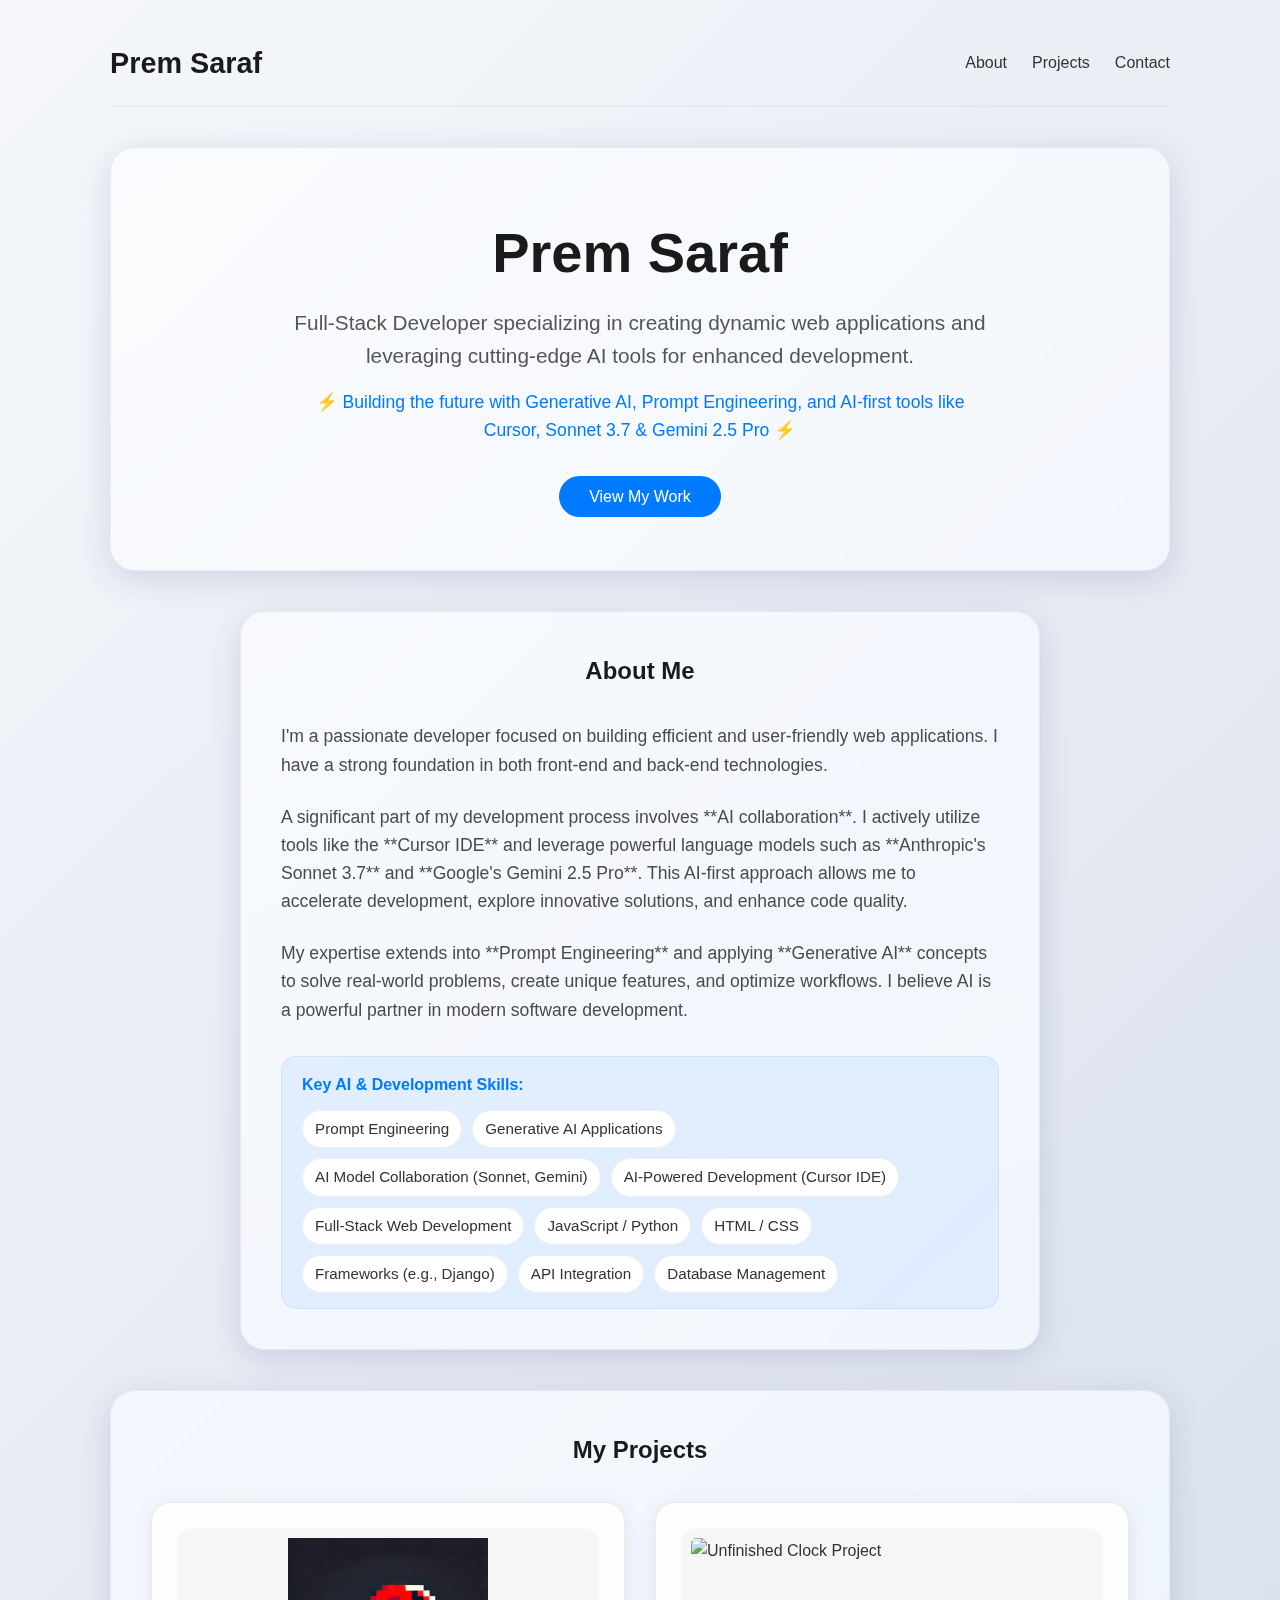
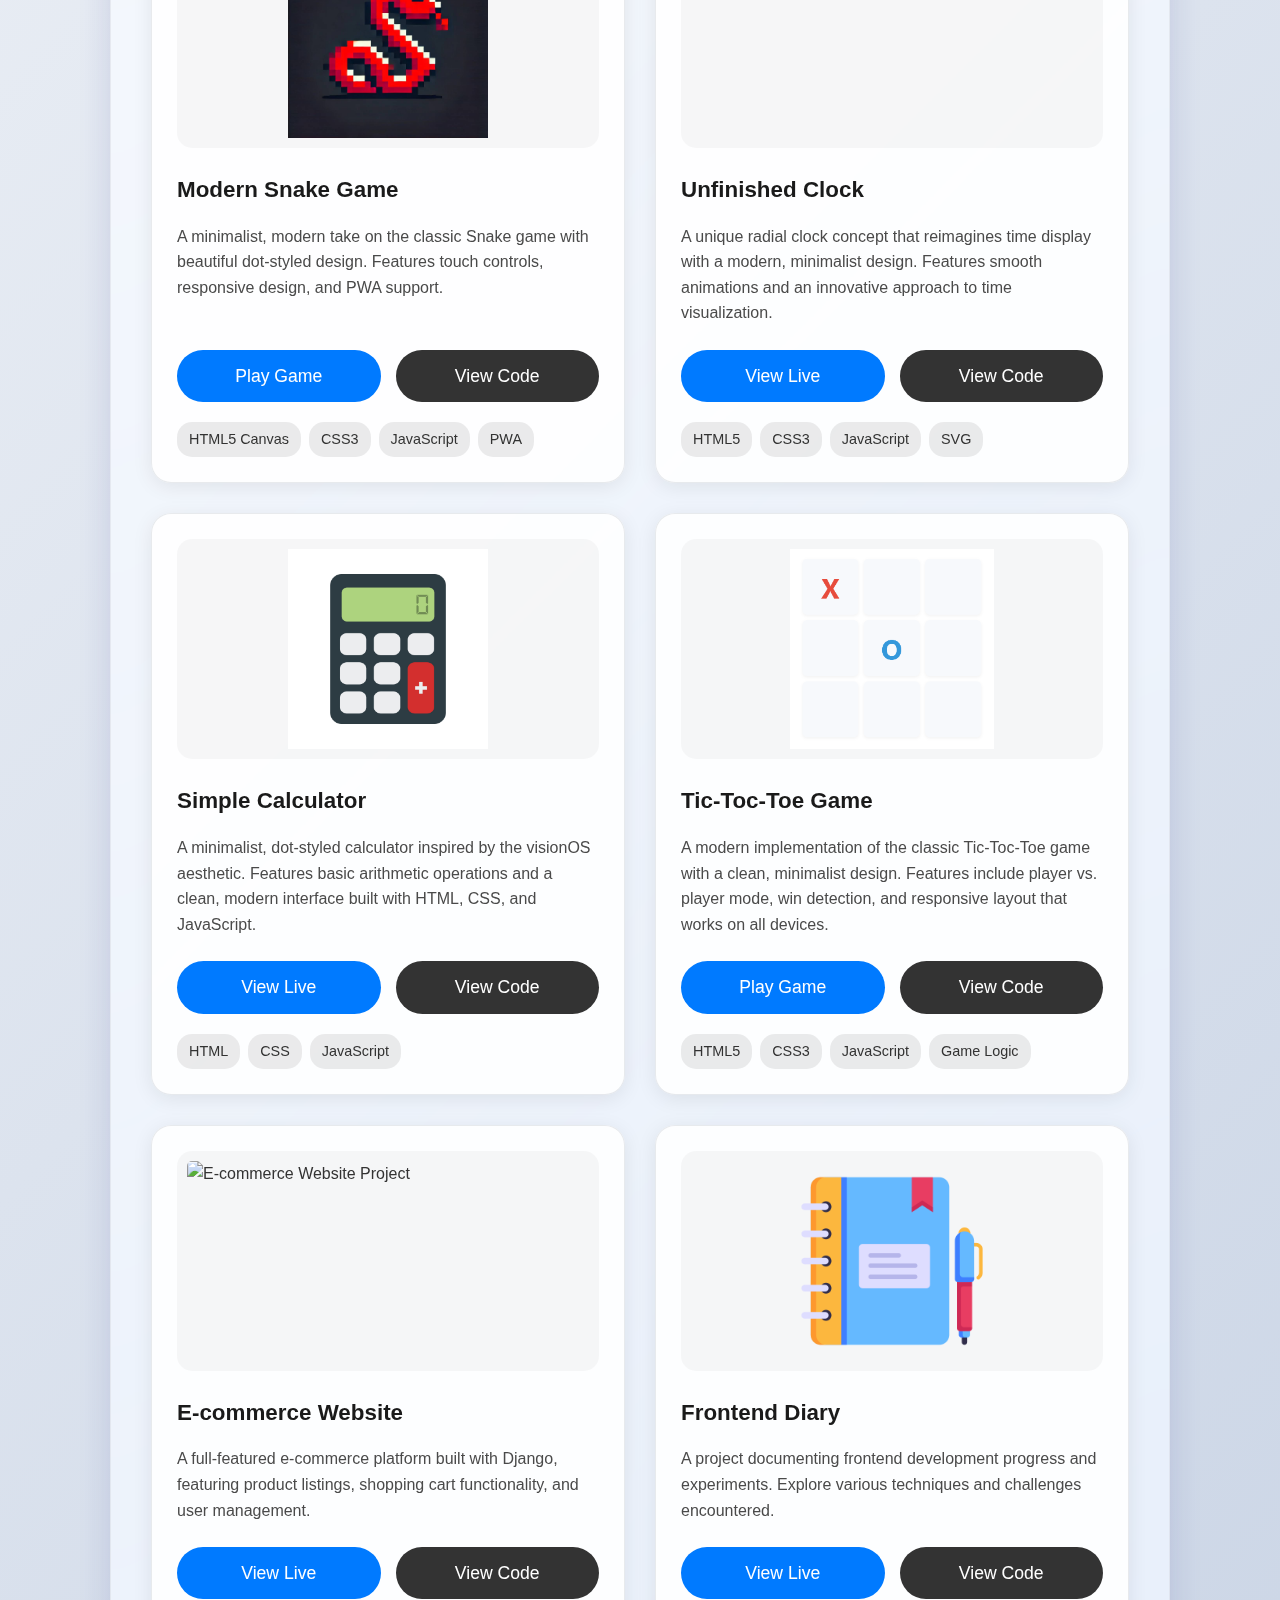
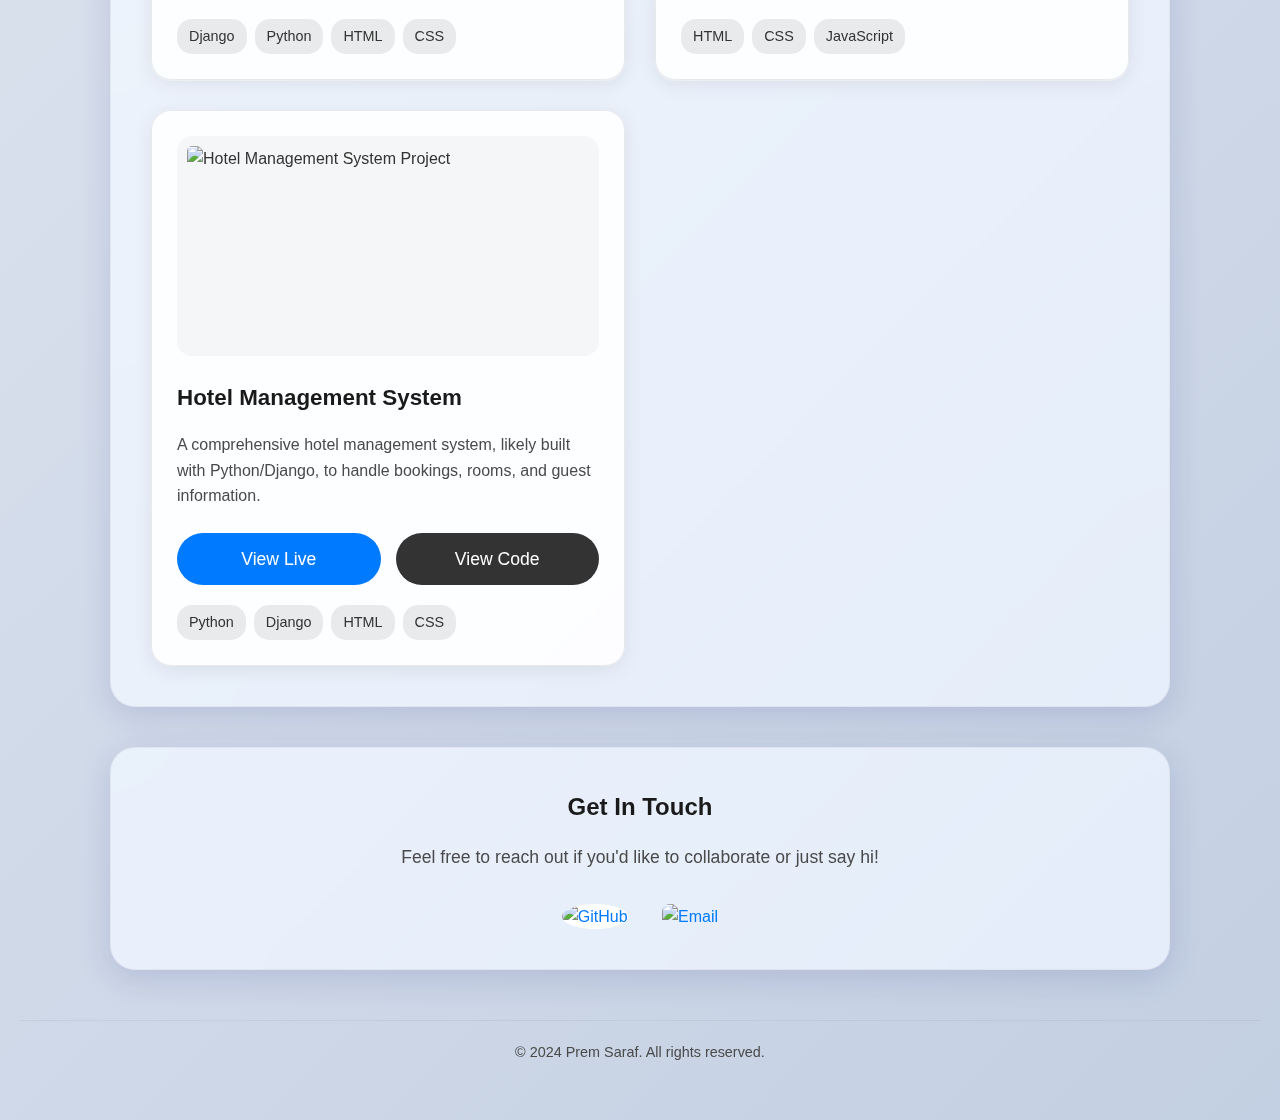
==== commit bd7aedb3: "Enhanced portfolio content to highlight AI skills and tools" ====
--- a/index.html
+++ b/index.html
@@ -119,30 +119,78 @@
         /* Hero Section */
         .hero {
             text-align: center;
-            padding: 60px 20px; /* More padding */
+            padding: 60px 20px;
         }
 
         .hero h1 {
-            font-size: clamp(2.5rem, 6vw, 3.5rem); /* Responsive font size */
+            font-size: clamp(2.5rem, 6vw, 3.5rem);
             margin-bottom: 0.5rem;
-             font-weight: 700;
+            font-weight: 700;
         }
 
         .hero p {
-            font-size: clamp(1rem, 3vw, 1.2rem);
+            font-size: clamp(1.1rem, 3vw, 1.3rem);
             color: #555;
-            max-width: 600px;
+            max-width: 700px;
             margin: 0 auto 2rem auto;
+            font-weight: 400;
+        }
+
+        .hero .ai-highlight {
+            font-size: clamp(1rem, 2.5vw, 1.1rem);
+            color: #007aff;
+            font-weight: 500;
+            margin-top: -1rem;
+            margin-bottom: 2.5rem;
         }
 
         /* About Section */
         .about {
-             text-align: center;
-        }
-
-         .about h2 {
-             margin-bottom: 2rem;
-         }
+            text-align: left;
+            max-width: 800px;
+            margin: 0 auto 40px auto;
+        }
+
+        .about h2 {
+            text-align: center;
+            margin-bottom: 2rem;
+        }
+
+        .about p {
+            font-size: 1.1rem;
+            margin-bottom: 1.5rem;
+        }
+
+        .skills-highlight {
+            background: rgba(0, 122, 255, 0.08);
+            padding: 15px 20px;
+            border-radius: 15px;
+            margin-top: 2rem;
+            border: 1px solid rgba(0, 122, 255, 0.1);
+        }
+
+        .skills-highlight h4 {
+            color: #007aff;
+            margin-bottom: 0.8rem;
+            font-weight: 600;
+        }
+
+        .skills-highlight ul {
+            list-style: none;
+            padding-left: 0;
+            display: flex;
+            flex-wrap: wrap;
+            gap: 10px;
+        }
+
+        .skills-highlight li {
+            background: #fff;
+            padding: 6px 12px;
+            border-radius: 20px;
+            font-size: 0.95rem;
+            font-weight: 500;
+            border: 1px solid #eee;
+        }
 
         /* Projects Section */
         .projects h2 {
@@ -366,30 +414,46 @@
     </style>
 </head>
 <body>
-    <header class="container">
-        <nav>
-            <div class="logo">Prem Saraf</div>
-            <ul>
-                <li><a href="#about">About</a></li>
-                <li><a href="#projects">Projects</a></li>
-                <li><a href="#contact">Contact</a></li>
-            </ul>
-        </nav>
-    </header>
-
-    <main class="container">
-        <!-- Hero Section -->
-        <section id="hero" class="hero glass-section">
-            <h1>Hi, I'm Prem Saraf</h1>
-            <p>A passionate developer exploring the world of web development and creating engaging digital experiences.</p>
-            <!-- <a href="#projects" class="btn project-card-btn">View My Work</a> --> <!-- Button Removed -->
+    <div class="container">
+        <header>
+            <nav>
+                <div class="logo">Prem Saraf</div>
+                <ul>
+                    <li><a href="#about">About</a></li>
+                    <li><a href="#projects">Projects</a></li>
+                    <li><a href="#contact">Contact</a></li>
+                </ul>
+            </nav>
+        </header>
+
+        <section class="hero glass-section">
+            <h1>Prem Saraf</h1>
+            <p>Full-Stack Developer specializing in creating dynamic web applications and leveraging cutting-edge AI tools for enhanced development.</p>
+            <p class="ai-highlight">⚡️ Building the future with Generative AI, Prompt Engineering, and AI-first tools like Cursor, Sonnet 3.7 & Gemini 2.5 Pro ⚡️</p>
+            <a href="#projects" class="btn" style="background-color: #007aff; color: white; padding: 12px 30px; border-radius: 30px; font-weight: 500;">View My Work</a>
         </section>
 
-        <!-- About Section -->
         <section id="about" class="about glass-section">
             <h2>About Me</h2>
-            <p>I am currently a student diving deep into web technologies. I enjoy building interactive applications and learning new things every day. My journey involves exploring both front-end aesthetics and back-end logic.</p>
-            <!-- Add more about yourself here if you like -->
+            <p>I'm a passionate developer focused on building efficient and user-friendly web applications. I have a strong foundation in both front-end and back-end technologies.</p>
+            <p>A significant part of my development process involves **AI collaboration**. I actively utilize tools like the **Cursor IDE** and leverage powerful language models such as **Anthropic's Sonnet 3.7** and **Google's Gemini 2.5 Pro**. This AI-first approach allows me to accelerate development, explore innovative solutions, and enhance code quality.</p>
+            <p>My expertise extends into **Prompt Engineering** and applying **Generative AI** concepts to solve real-world problems, create unique features, and optimize workflows. I believe AI is a powerful partner in modern software development.</p>
+
+            <div class="skills-highlight">
+                <h4>Key AI & Development Skills:</h4>
+                <ul>
+                    <li>Prompt Engineering</li>
+                    <li>Generative AI Applications</li>
+                    <li>AI Model Collaboration (Sonnet, Gemini)</li>
+                    <li>AI-Powered Development (Cursor IDE)</li>
+                    <li>Full-Stack Web Development</li>
+                    <li>JavaScript / Python</li>
+                    <li>HTML / CSS</li>
+                    <li>Frameworks (e.g., Django)</li>
+                    <li>API Integration</li>
+                    <li>Database Management</li>
+                </ul>
+            </div>
         </section>
 
         <!-- Projects Section -->
@@ -520,7 +584,7 @@
                  </a>
                 </div>
         </section>
-    </main>
+    </div>
 
     <footer>
         <p>&copy; 2024 Prem Saraf. All rights reserved.</p>
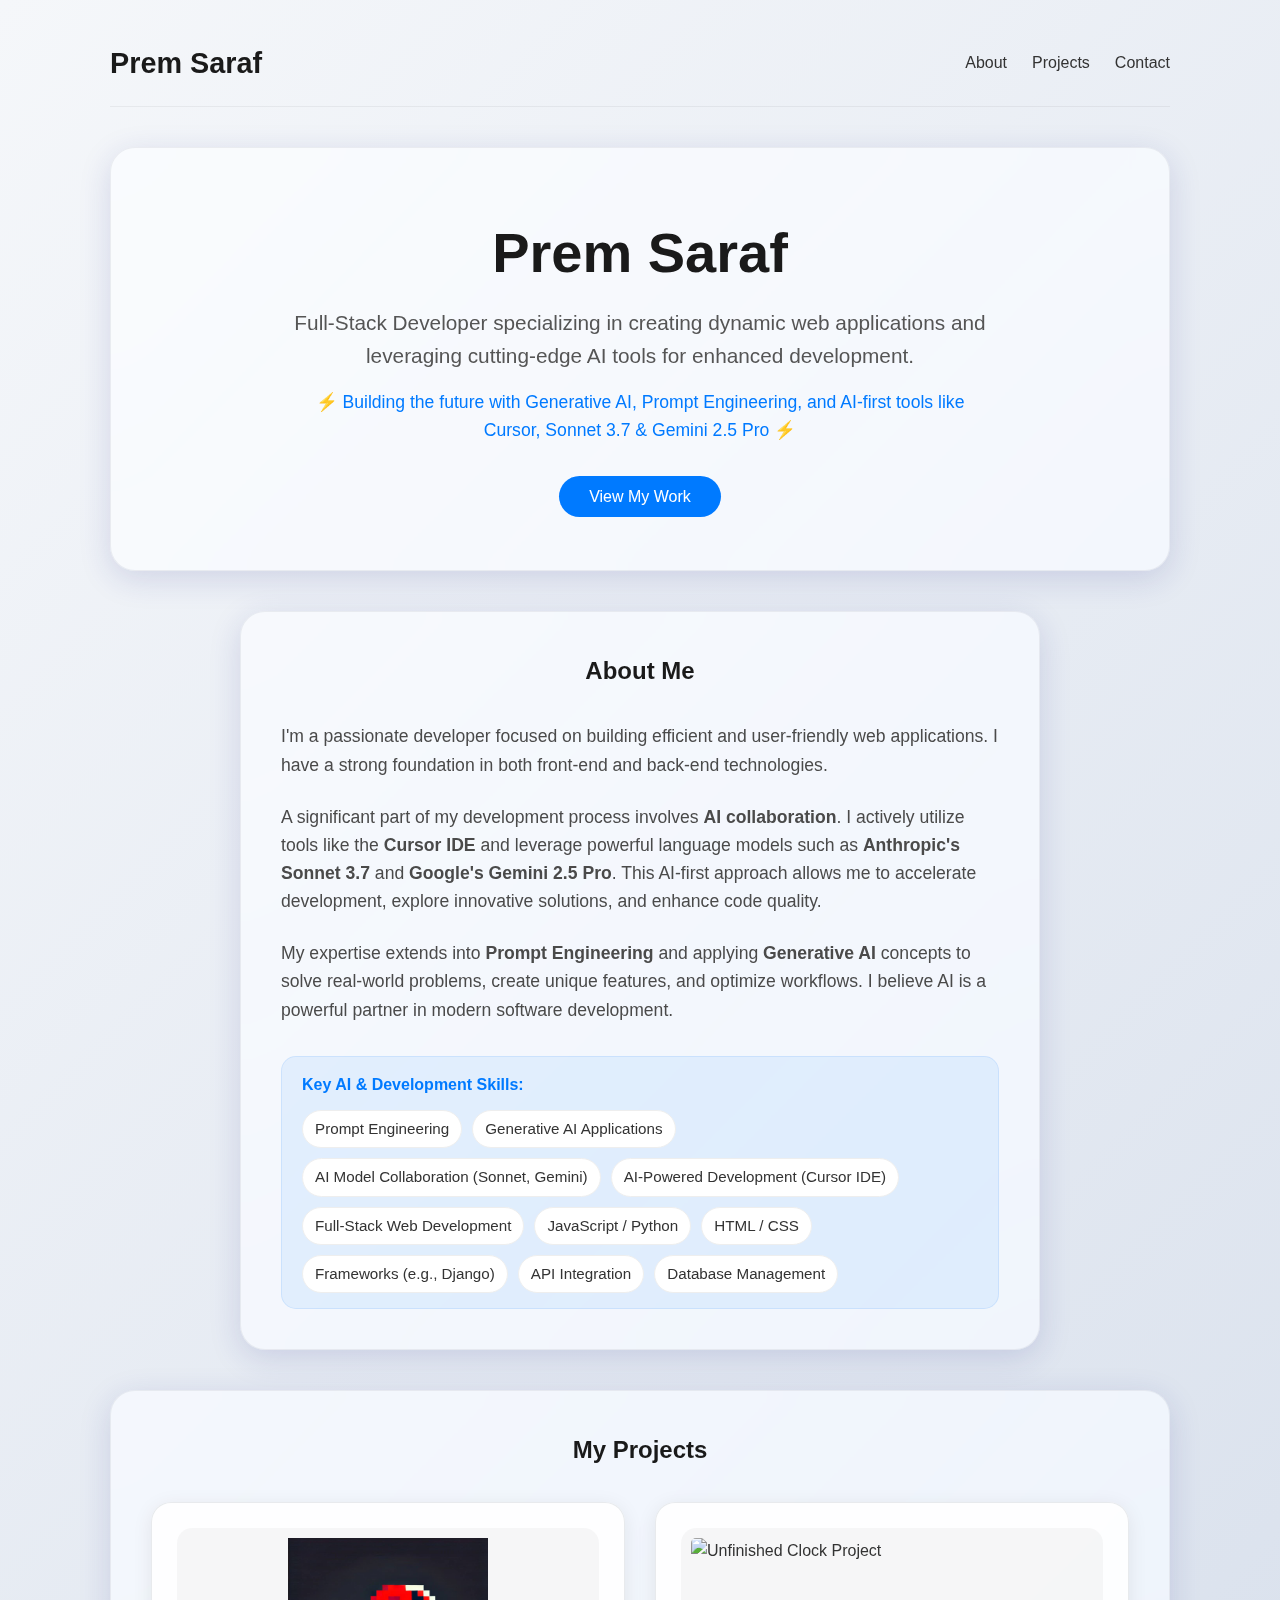
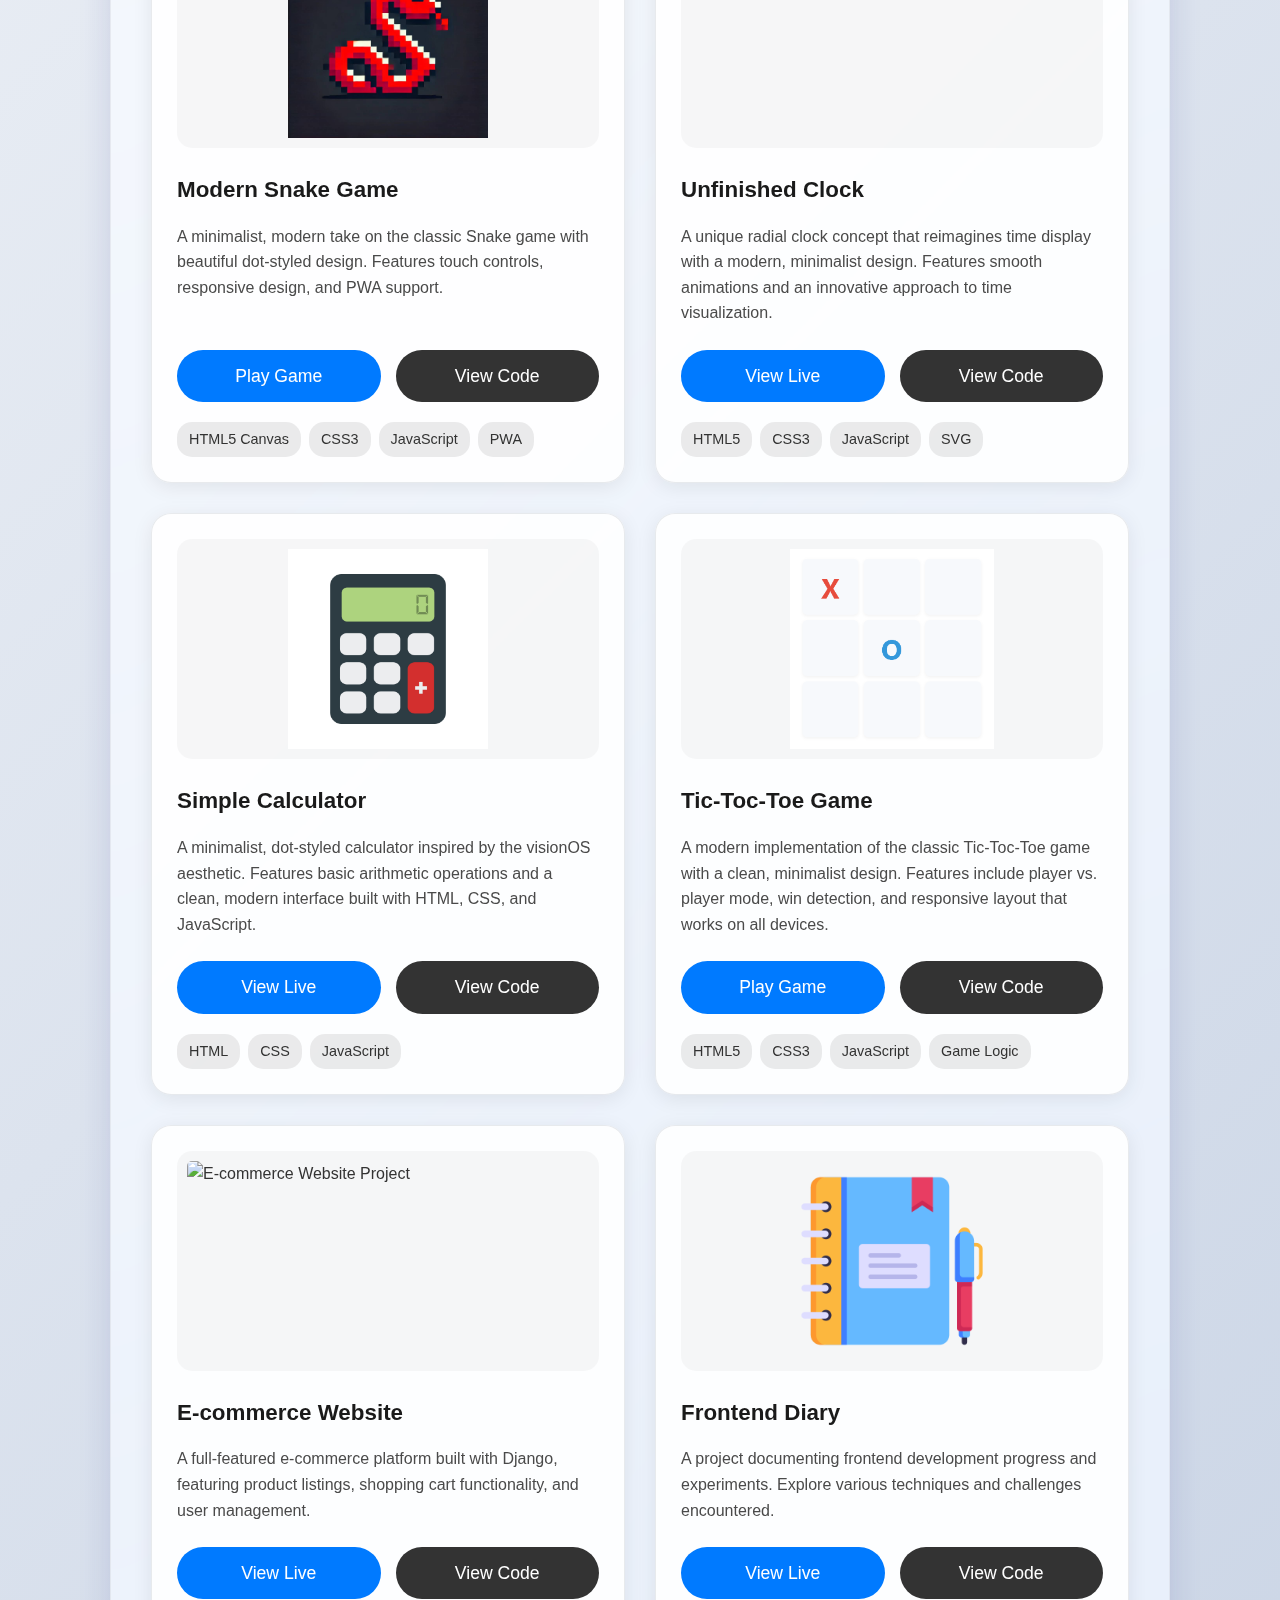
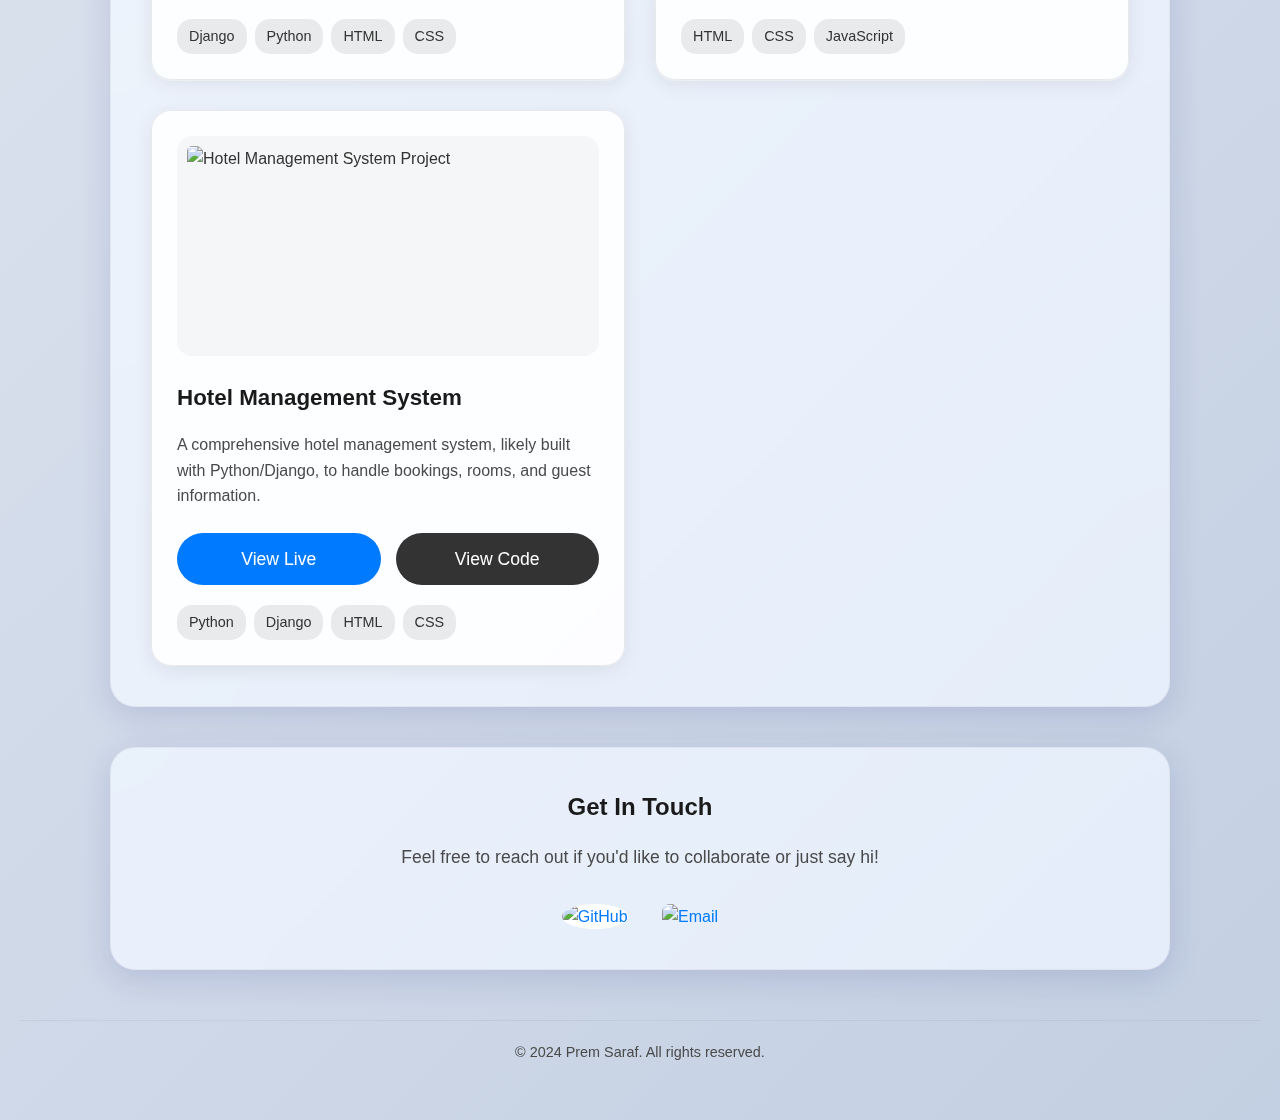
==== commit a2ae3cb1: "Corrected formatting in About section (used <strong> instead of Markdown)" ====
--- a/index.html
+++ b/index.html
@@ -436,8 +436,8 @@
         <section id="about" class="about glass-section">
             <h2>About Me</h2>
             <p>I'm a passionate developer focused on building efficient and user-friendly web applications. I have a strong foundation in both front-end and back-end technologies.</p>
-            <p>A significant part of my development process involves **AI collaboration**. I actively utilize tools like the **Cursor IDE** and leverage powerful language models such as **Anthropic's Sonnet 3.7** and **Google's Gemini 2.5 Pro**. This AI-first approach allows me to accelerate development, explore innovative solutions, and enhance code quality.</p>
-            <p>My expertise extends into **Prompt Engineering** and applying **Generative AI** concepts to solve real-world problems, create unique features, and optimize workflows. I believe AI is a powerful partner in modern software development.</p>
+            <p>A significant part of my development process involves <strong>AI collaboration</strong>. I actively utilize tools like the <strong>Cursor IDE</strong> and leverage powerful language models such as <strong>Anthropic's Sonnet 3.7</strong> and <strong>Google's Gemini 2.5 Pro</strong>. This AI-first approach allows me to accelerate development, explore innovative solutions, and enhance code quality.</p>
+            <p>My expertise extends into <strong>Prompt Engineering</strong> and applying <strong>Generative AI</strong> concepts to solve real-world problems, create unique features, and optimize workflows. I believe AI is a powerful partner in modern software development.</p>
 
             <div class="skills-highlight">
                 <h4>Key AI & Development Skills:</h4>
